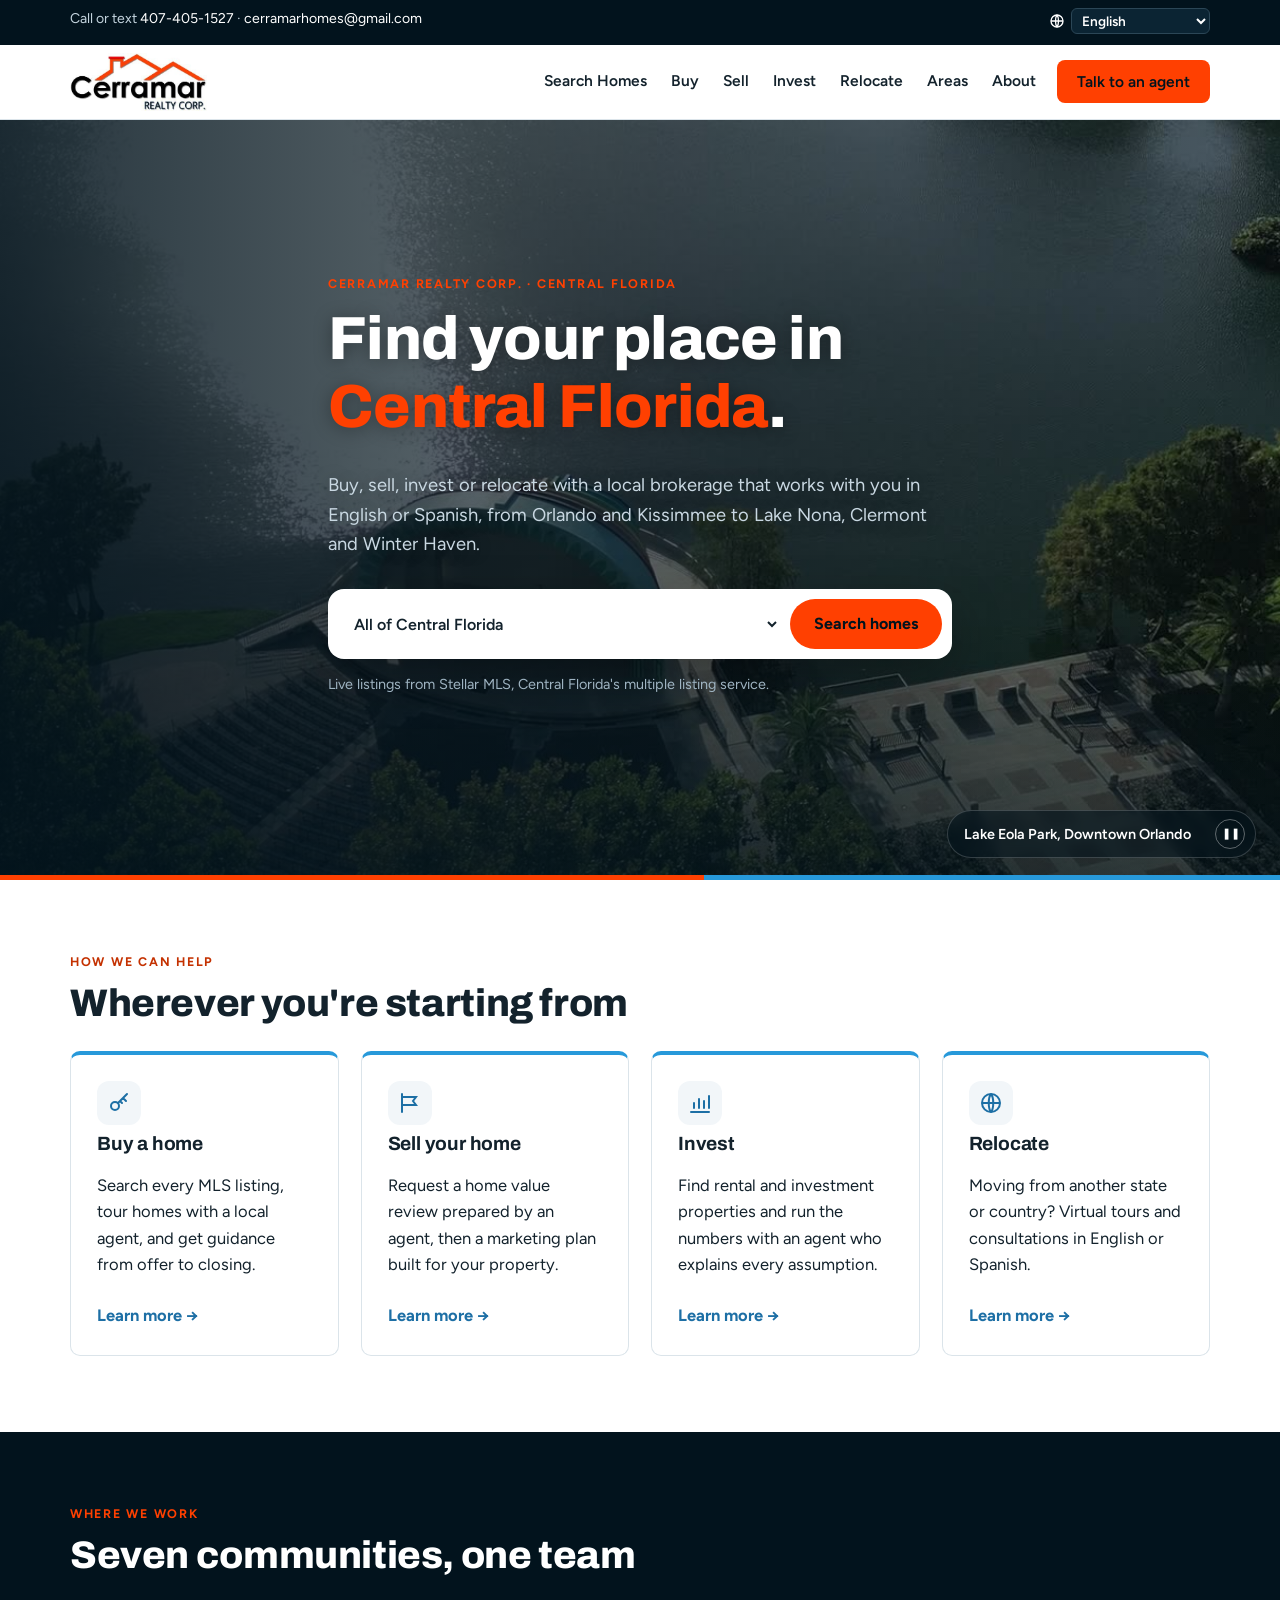
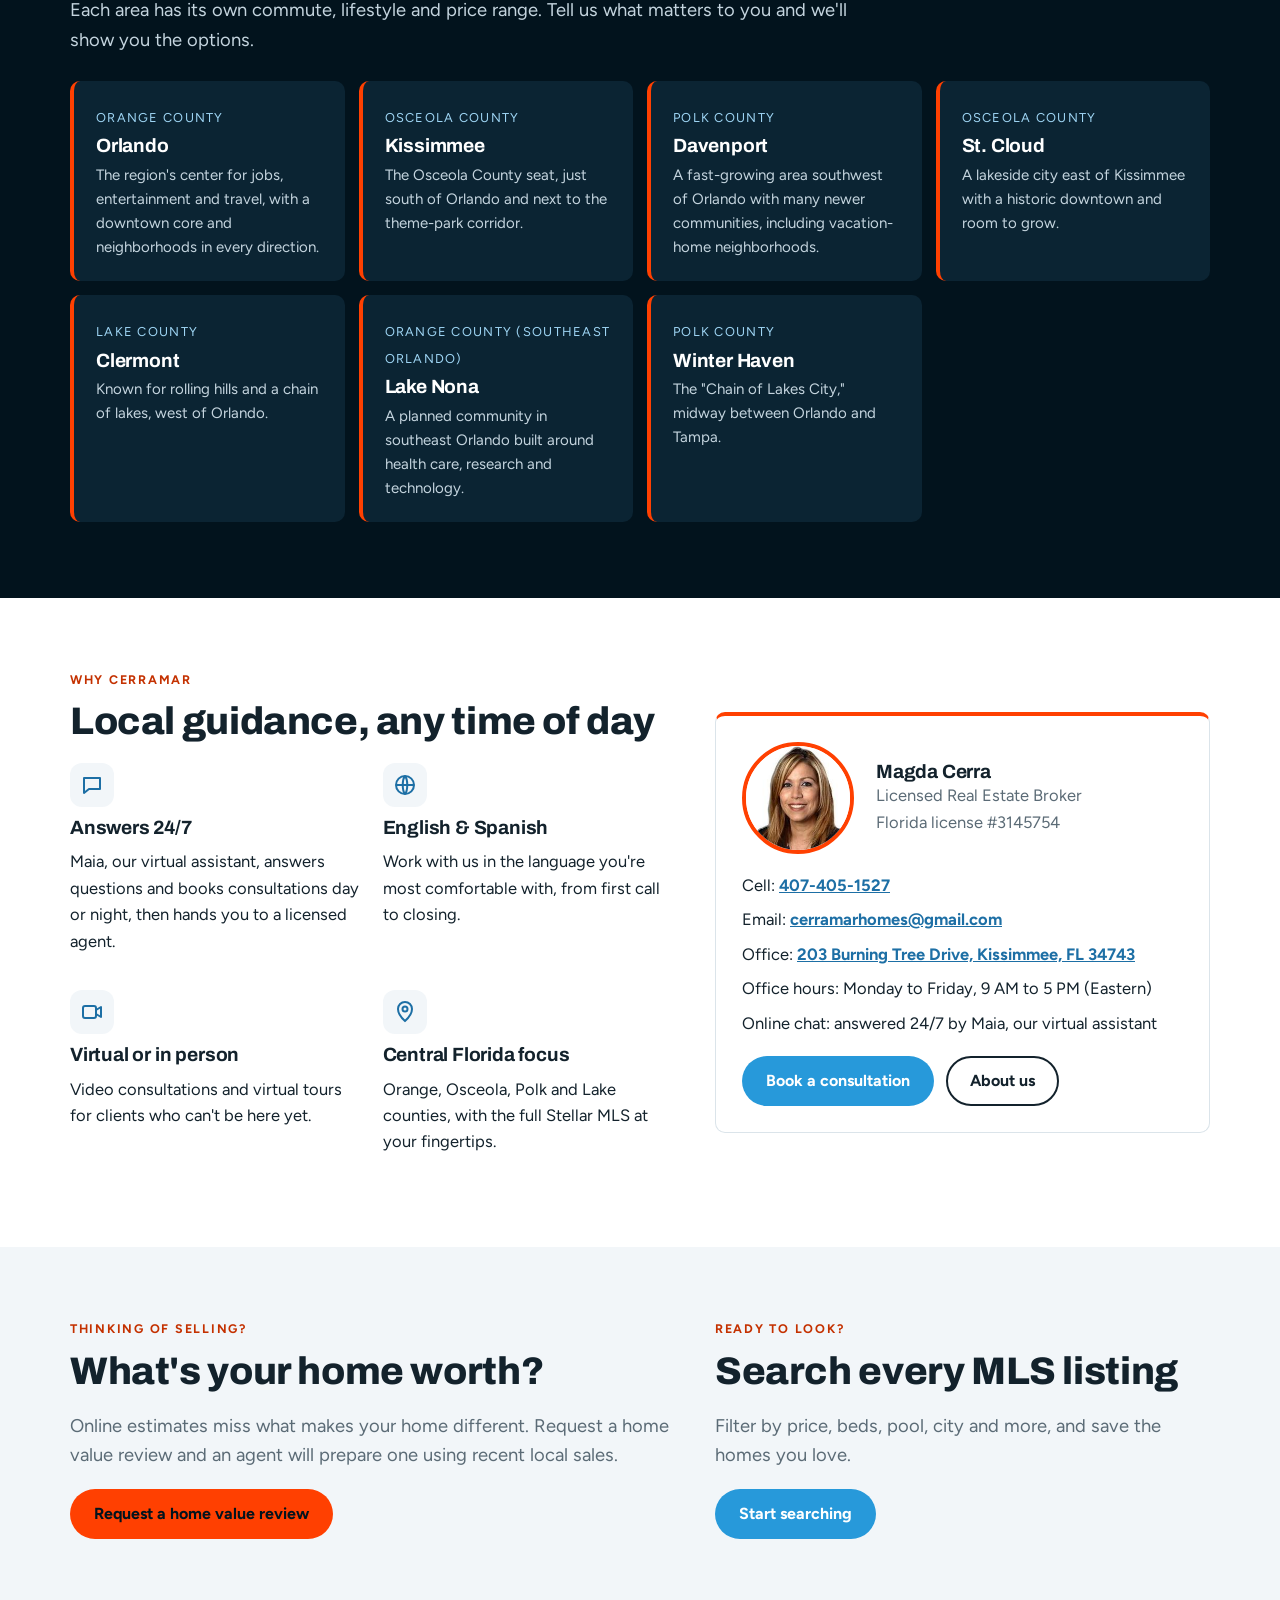
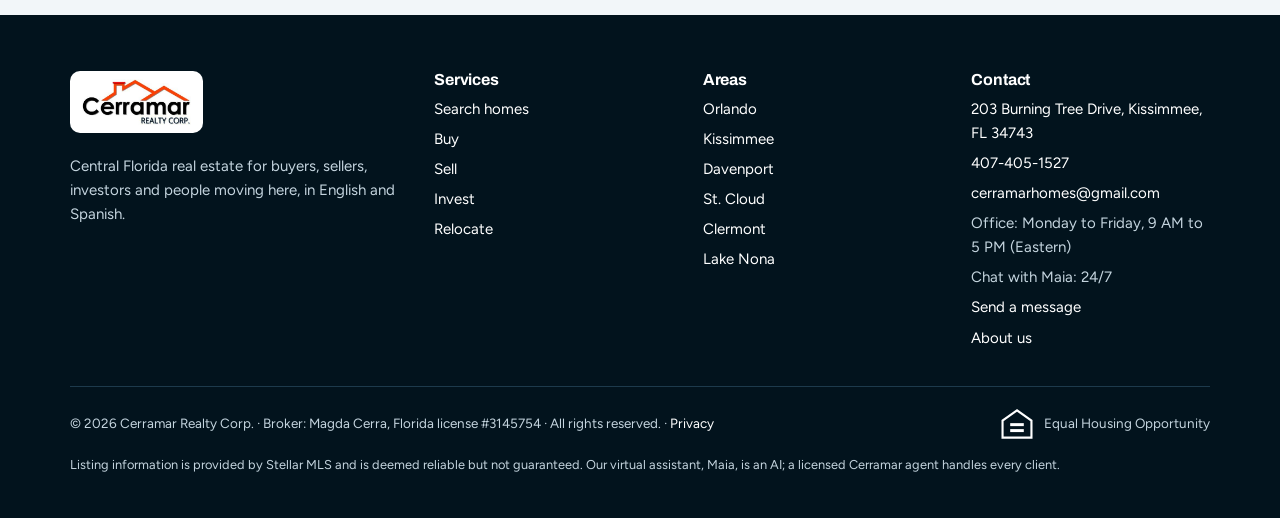
==== index.html @ a6e15c84 "Homepage welcome slideshow of Central Florida scenes Co-Authored-By: Claude Opus 5.5 <noreply@anthro" ====
<!doctype html>
<html lang="en">
<head>
<meta charset="utf-8">
<meta name="viewport" content="width=device-width, initial-scale=1, viewport-fit=cover">
<title>Cerramar Realty Corp. | Central Florida Real Estate</title>
<meta name="description" content="Buy, sell, invest or relocate in Central Florida with Cerramar Realty Corp., in English and Spanish.">
<link rel="alternate" hreflang="en" href="https://cerramarhomes.com/">
<link rel="alternate" hreflang="es" href="https://cerramarhomes.com/es/">
<link rel="preconnect" href="https://fonts.googleapis.com"><link rel="preconnect" href="https://fonts.gstatic.com" crossorigin><link rel="stylesheet" href="https://fonts.googleapis.com/css2?family=Archivo:wght@600;700;800&family=Figtree:wght@400;600;700&display=swap">
<link rel="stylesheet" href="assets/styles.css?v=3c418a77">
<link rel="icon" href="assets/favicon.svg" type="image/svg+xml">
<script type="application/ld+json">{"@context":"https://schema.org","@type":"RealEstateAgent","name":"Cerramar Realty Corp.","url":"https://cerramarhomes.com/","logo":"https://cerramarhomes.com/assets/logo.jpg","image":"https://cerramarhomes.com/assets/magda.jpg","telephone":"+1-407-405-1527","email":"cerramarhomes@gmail.com","address":{"@type":"PostalAddress","streetAddress":"203 Burning Tree Drive","addressLocality":"Kissimmee","addressRegion":"FL","postalCode":"34743","addressCountry":"US"},"openingHoursSpecification":[{"@type":"OpeningHoursSpecification","dayOfWeek":["Monday","Tuesday","Wednesday","Thursday","Friday"],"opens":"09:00","closes":"17:00"}],"areaServed":"Central Florida","knowsLanguage":["en","es"]}</script>
</head>
<body>
<div class="topbar"><div class="wrap">
  <span>Call or text <a href="tel:+14074051527">407-405-1527</a> · <a href="mailto:cerramarhomes@gmail.com">cerramarhomes@gmail.com</a></span>
  <span class="lang"><label class="lang-pick"><svg viewBox="0 0 24 24" fill="none" stroke="currentColor" stroke-width="2" aria-hidden="true"><circle cx="12" cy="12" r="9"/><path d="M3 12h18M12 3c3 3.5 3 14.5 0 18M12 3c-3 3.5-3 14.5 0 18"/></svg><span class="sr-only">Language</span><select id="lang-select" data-current="en" aria-label="Language"><option value="en">English</option><option value="es">Español</option></select></label></span>
</div></div>
<header class="site"><div class="wrap">
  <a class="logo" href="index.html" aria-label="Cerramar Realty Corp. home"><img class="logo-img" src="assets/logo.jpg?v=8504368f" alt="Cerramar Realty Corp." width="520" height="220"></a>
  <button class="menu-btn" type="button" aria-expanded="false" aria-controls="mainnav">Menu</button>
  <nav class="main" id="mainnav" aria-label="Main"><a href="search.html">Search Homes</a><a href="buy.html">Buy</a><a href="sell.html">Sell</a><a href="invest.html">Invest</a><a href="relocate.html">Relocate</a><a href="areas.html">Areas</a><a href="about.html">About</a><a class="btn btn-orange" href="contact.html">Talk to an agent</a></nav>
</div></header>
<main>
<section class="hero hero-video"><div class="hero-media" data-root="assets/video/" data-clips='[{"f":"lake-eola","c":"Lake Eola Park, Downtown Orlando"},{"f":"beach","c":"Florida's Gulf Coast beaches"},{"f":"springs","c":"Kayaking Silver Springs"},{"f":"neighborhood","c":"Central Florida neighborhoods"},{"f":"downtown-park","c":"Downtown Orlando skyline"},{"f":"manatees","c":"Manatees in Florida's springs"},{"f":"shopping","c":"Orlando's outlet shopping"},{"f":"trail","c":"Trails and parks"},{"f":"homes","c":"Newer home communities"},{"f":"lake-homes","c":"Lakefront living"}]' data-pause="Pause video" data-play="Play video" aria-hidden="false"><video class="hv on" muted loop playsinline preload="auto" poster="assets/video/lake-eola.jpg" aria-hidden="true"></video><video class="hv" muted loop playsinline preload="none" aria-hidden="true"></video><div class="hero-shade"></div><div class="hero-caption"><span class="hc-text">Lake Eola Park, Downtown Orlando</span><span class="hero-dots" aria-hidden="true"></span><button class="hero-pause" type="button" aria-label="Pause video">❚❚</button></div></div><div class="wrap">
<span class="eyebrow">Cerramar Realty Corp. · Central Florida</span>
<h1>Find your place in <em>Central Florida</em>.</h1>
<p class="lead">Buy, sell, invest or relocate with a local brokerage that works with you in English or Spanish, from Orlando and Kissimmee to Lake Nona, Clermont and Winter Haven.</p>
<form class="hero-search" role="search"><label class="hp" for="hs-area">Area</label>
<select id="hs-area" name="area" aria-label="Choose an area"><option value="">All of Central Florida</option><option>Orlando</option><option>Kissimmee</option><option>Davenport</option><option>St. Cloud</option><option>Clermont</option><option>Lake Nona</option><option>Winter Haven</option></select>
<button class="btn btn-orange" type="submit">Search homes</button></form>
<p class="hero-note">Live listings from Stellar MLS, Central Florida's multiple listing service.</p>
</div></section>

<section><div class="wrap">
<span class="eyebrow">How we can help</span><h2>Wherever you're starting from</h2>
<div class="grid g4" style="margin-top:26px"><a class="card path" href="buy.html"><span class="icon"><svg viewBox="0 0 24 24" fill="none" stroke="currentColor" stroke-width="2" stroke-linecap="round"><circle cx="8" cy="15" r="4"/><path d="m11 12 9-9m-4 4 3 3m-6 0 2 2"/></svg></span><h3>Buy a home</h3><p>Search every MLS listing, tour homes with a local agent, and get guidance from offer to closing.</p><span class="go">Learn more →</span></a><a class="card path" href="sell.html"><span class="icon"><svg viewBox="0 0 24 24" fill="none" stroke="currentColor" stroke-width="2" stroke-linecap="round"><path d="M4 21V3m0 3h14l-3 4 3 4H4"/></svg></span><h3>Sell your home</h3><p>Request a home value review prepared by an agent, then a marketing plan built for your property.</p><span class="go">Learn more →</span></a><a class="card path" href="invest.html"><span class="icon"><svg viewBox="0 0 24 24" fill="none" stroke="currentColor" stroke-width="2" stroke-linecap="round"><path d="M3 21h18M6 17v-5m5 5V8m5 9v-7m5 7V5"/></svg></span><h3>Invest</h3><p>Find rental and investment properties and run the numbers with an agent who explains every assumption.</p><span class="go">Learn more →</span></a><a class="card path" href="relocate.html"><span class="icon"><svg viewBox="0 0 24 24" fill="none" stroke="currentColor" stroke-width="2"><circle cx="12" cy="12" r="9"/><path d="M3 12h18M12 3c3 3.5 3 14.5 0 18M12 3c-3 3.5-3 14.5 0 18"/></svg></span><h3>Relocate</h3><p>Moving from another state or country? Virtual tours and consultations in English or Spanish.</p><span class="go">Learn more →</span></a></div>
</div></section>

<section class="on-dark"><div class="wrap">
<span class="eyebrow">Where we work</span><h2>Seven communities, one team</h2>
<p class="lead">Each area has its own commute, lifestyle and price range. Tell us what matters to you and we'll show you the options.</p>
<div class="areas" style="margin-top:26px"><a class="area" href="areas.html#orlando"><span class="county">Orange County</span><h3>Orlando</h3><p>The region's center for jobs, entertainment and travel, with a downtown core and neighborhoods in every direction.</p></a><a class="area" href="areas.html#kissimmee"><span class="county">Osceola County</span><h3>Kissimmee</h3><p>The Osceola County seat, just south of Orlando and next to the theme-park corridor.</p></a><a class="area" href="areas.html#davenport"><span class="county">Polk County</span><h3>Davenport</h3><p>A fast-growing area southwest of Orlando with many newer communities, including vacation-home neighborhoods.</p></a><a class="area" href="areas.html#st-cloud"><span class="county">Osceola County</span><h3>St. Cloud</h3><p>A lakeside city east of Kissimmee with a historic downtown and room to grow.</p></a><a class="area" href="areas.html#clermont"><span class="county">Lake County</span><h3>Clermont</h3><p>Known for rolling hills and a chain of lakes, west of Orlando.</p></a><a class="area" href="areas.html#lake-nona"><span class="county">Orange County (southeast Orlando)</span><h3>Lake Nona</h3><p>A planned community in southeast Orlando built around health care, research and technology.</p></a><a class="area" href="areas.html#winter-haven"><span class="county">Polk County</span><h3>Winter Haven</h3><p>The "Chain of Lakes City," midway between Orlando and Tampa.</p></a></div>
</div></section>

<section><div class="wrap split">
<div>
<span class="eyebrow">Why Cerramar</span><h2>Local guidance, any time of day</h2>
<div class="grid why" style="margin-top:20px;gap:20px">
<div class="ai-live" hidden><span class="icon"><svg viewBox="0 0 24 24" fill="none" stroke="currentColor" stroke-width="2" stroke-linejoin="round"><path d="M4 5h16v11H9l-5 4z"/></svg></span><h3 style="margin-top:10px">Answers 24/7</h3><p>Maia, our virtual assistant, answers questions and books consultations day or night, then hands you to a licensed agent.</p></div>
<div><span class="icon"><svg viewBox="0 0 24 24" fill="none" stroke="currentColor" stroke-width="2"><circle cx="12" cy="12" r="9"/><path d="M3 12h18M12 3c3 3.5 3 14.5 0 18M12 3c-3 3.5-3 14.5 0 18"/></svg></span><h3 style="margin-top:10px">English &amp; Spanish</h3><p>Work with us in the language you're most comfortable with, from first call to closing.</p></div>
<div><span class="icon"><svg viewBox="0 0 24 24" fill="none" stroke="currentColor" stroke-width="2" stroke-linejoin="round"><rect x="3" y="6" width="13" height="12" rx="2"/><path d="m16 10 5-3v10l-5-3"/></svg></span><h3 style="margin-top:10px">Virtual or in person</h3><p>Video consultations and virtual tours for clients who can't be here yet.</p></div>
<div><span class="icon"><svg viewBox="0 0 24 24" fill="none" stroke="currentColor" stroke-width="2"><path d="M12 21s7-6.2 7-12a7 7 0 0 0-14 0c0 5.8 7 12 7 12z"/><circle cx="12" cy="9" r="2.5"/></svg></span><h3 style="margin-top:10px">Central Florida focus</h3><p>Orange, Osceola, Polk and Lake counties, with the full Stellar MLS at your fingertips.</p></div>
</div></div>
<div class="card" style="border-top:4px solid var(--orange)">
<div class="agent"><img class="avatar" src="assets/magda.jpg" alt="Magda Cerra" width="280" height="280"><div><h3 style="margin:0">Magda Cerra</h3><p style="margin:0;color:var(--muted)">Licensed Real Estate Broker<br>Florida license #3145754</p></div></div>
<ul class="contact-lines" style="margin-top:18px"><li>Cell: <a href="tel:+14074051527">407-405-1527</a></li><li>Email: <a href="mailto:cerramarhomes@gmail.com">cerramarhomes@gmail.com</a></li><li>Office: <a href="https://www.google.com/maps/search/?api=1&query=203+Burning+Tree+Drive+Kissimmee+FL+34743" target="_blank" rel="noopener">203 Burning Tree Drive, Kissimmee, FL 34743</a></li><li>Office hours: Monday to Friday, 9 AM to 5 PM (Eastern)</li><li class="ai-live" hidden>Online chat: answered 24/7 by Maia, our virtual assistant</li><li class="ai-phone" hidden>Calls &amp; texts: answered 24/7 by Gabriel, our virtual phone assistant</li></ul>
<div class="btns" style="margin-top:20px"><a class="btn btn-blue" href="contact.html">Book a consultation</a><a class="btn btn-ghost" href="about.html">About us</a></div>
</div></div></section>

<section class="mist"><div class="wrap split">
<div><span class="eyebrow">Thinking of selling?</span><h2>What's your home worth?</h2>
<p class="lead">Online estimates miss what makes your home different. Request a home value review and an agent will prepare one using recent local sales.</p>
<a class="btn btn-orange" href="sell.html#value">Request a home value review</a></div>
<div><span class="eyebrow">Ready to look?</span><h2>Search every MLS listing</h2>
<p class="lead">Filter by price, beds, pool, city and more, and save the homes you love.</p>
<a class="btn btn-blue" href="search.html">Start searching</a></div>
</div></section>
</main>
<footer class="site"><div class="wrap">
  <div class="foot-grid">
    <div>
      <a class="logo foot-logo" href="index.html"><img class="logo-img" src="assets/logo.jpg?v=8504368f" alt="Cerramar Realty Corp." width="520" height="220" loading="lazy"></a>
      <p style="margin-top:14px">Central Florida real estate for buyers, sellers, investors and people moving here, in English and Spanish.</p>
    </div>
    <div><h3>Services</h3><ul>
      <li><a href="search.html">Search homes</a></li><li><a href="buy.html">Buy</a></li>
      <li><a href="sell.html">Sell</a></li><li><a href="invest.html">Invest</a></li>
      <li><a href="relocate.html">Relocate</a></li></ul></div>
    <div><h3>Areas</h3><ul><li><a href="areas.html#orlando">Orlando</a></li><li><a href="areas.html#kissimmee">Kissimmee</a></li><li><a href="areas.html#davenport">Davenport</a></li><li><a href="areas.html#st-cloud">St. Cloud</a></li><li><a href="areas.html#clermont">Clermont</a></li><li><a href="areas.html#lake-nona">Lake Nona</a></li></ul></div>
    <div><h3>Contact</h3><ul>
      <li><a href="https://www.google.com/maps/search/?api=1&query=203+Burning+Tree+Drive+Kissimmee+FL+34743" target="_blank" rel="noopener">203 Burning Tree Drive, Kissimmee, FL 34743</a></li>
      <li><a href="tel:+14074051527">407-405-1527</a></li><li><a href="mailto:cerramarhomes@gmail.com">cerramarhomes@gmail.com</a></li>
      <li>Office: Monday to Friday, 9 AM to 5 PM (Eastern)</li>
      <li class="ai-live" hidden>Chat with Maia: 24/7</li>
      <li class="ai-phone" hidden>Calls &amp; texts: 24/7</li>
      <li><a href="contact.html">Send a message</a></li><li><a href="about.html">About us</a></li></ul></div>
  </div>
  <div class="legal">
    <span>© <span data-year>2026</span> Cerramar Realty Corp. · Broker: Magda Cerra, Florida license #3145754 · All rights reserved. · <a href="privacy.html">Privacy</a></span>
    <span class="eho"><svg viewBox="0 0 40 40" aria-hidden="true"><path d="M20 4 3 16v20h34V16z" fill="none" stroke="#fff" stroke-width="2.5"/>
<rect x="12" y="19" width="16" height="3.5" fill="#fff"/><rect x="12" y="26" width="16" height="3.5" fill="#fff"/></svg>Equal Housing Opportunity</span>
  </div>
  <p style="font-size:.8rem;margin-top:14px;max-width:none">Listing information is provided by Stellar MLS and is deemed reliable but not guaranteed. Our virtual assistant, Maia, is an AI; a licensed Cerramar agent handles every client.</p>
</div></footer>
<script src="assets/config.js?v=56bec95e"></script>
<script src="assets/site.js?v=dc6efa40" defer></script>
</body>
</html>
---- assets/styles.css ----
/* Cerramar Realty Corp. — brand colors carried over from the original cerramarhomes.com
   navy #02131D, sky blue #2799DA, link blue #337AB7, orange #FF4001 (from the Cerramar logo) */
:root {
  --navy: #02131d;
  --navy-2: #0b2433;
  --blue: #2799da;
  --blue-deep: #1d6fa5;
  --orange: #ff4001;
  --orange-ink: #c43100;
  --ink: #13222c;
  --muted: #5b6b76;
  --line: #dbe4ea;
  --paper: #ffffff;
  --mist: #f2f6f9;
  --display: "Archivo", "Helvetica Neue", Arial, sans-serif;
  --body: "Figtree", "Helvetica Neue", Arial, sans-serif;
  --radius: 10px;
  color-scheme: light;
}
* { box-sizing: border-box; }
html { scroll-behavior: smooth; }
body { margin: 0; background: var(--paper); color: var(--ink); font: 16.5px/1.6 var(--body); }
img { max-width: 100%; display: block; }
a { color: var(--blue-deep); }
a:hover { color: var(--navy); }
:focus-visible { outline: 3px solid var(--orange); outline-offset: 2px; }
h1, h2, h3 { font-family: var(--display); line-height: 1.12; margin: 0 0 .5em; text-wrap: balance; letter-spacing: -.01em; }
h1 { font-size: clamp(2.2rem, 5.2vw, 3.8rem); font-weight: 800; }
h2 { font-size: clamp(1.6rem, 3.2vw, 2.4rem); font-weight: 800; }
h3 { font-size: 1.2rem; font-weight: 700; }
p { margin: 0 0 1em; max-width: 66ch; }
.wrap { max-width: 1180px; margin: 0 auto; padding-left: max(20px, env(safe-area-inset-left, 0px)); padding-right: max(20px, env(safe-area-inset-right, 0px)); }
.eyebrow { font: 700 .78rem/1 var(--body); letter-spacing: .14em; text-transform: uppercase; color: var(--orange-ink); margin-bottom: 14px; display: block; }
.on-dark .eyebrow { color: var(--orange); }
.lead { font-size: 1.15rem; color: var(--muted); }
.on-dark .lead { color: #c4d4de; }
section { padding-block: 76px; }
.mist { background: var(--mist); }
.on-dark { background: var(--navy); color: #fff; }
.on-dark a { color: #9fd6f5; }

/* buttons */
.btn { display: inline-flex; align-items: center; gap: 8px; font: 700 1rem/1 var(--body); padding: 15px 22px; border-radius: 999px; text-decoration: none; border: 2px solid transparent; cursor: pointer; transition: transform .15s, background .15s; }
.btn:hover { transform: translateY(-1px); }
.btn-orange { background: var(--orange); color: var(--navy); }
.btn-orange:hover { background: #ff6a33; color: var(--navy); }
.btn-blue { background: var(--blue); color: #fff; }
.btn-blue:hover { background: var(--blue-deep); color: #fff; }
.btn-ghost { border-color: currentColor; color: inherit; background: transparent; }
.btns { display: flex; flex-wrap: wrap; gap: 12px; }

/* header */
.topbar { background: var(--navy); color: #c4d4de; font-size: .88rem; }
.topbar .wrap { display: flex; gap: 18px; flex-wrap: wrap; justify-content: space-between; padding-block: 8px; }
.topbar a { color: #fff; text-decoration: none; }
.topbar .lang a { font-weight: 700; color: var(--orange); }
header.site { position: sticky; top: env(safe-area-inset-top, 0px); z-index: 50; background: rgba(255,255,255,.97); border-bottom: 1px solid var(--line); backdrop-filter: blur(6px); }
body::before { content: ""; position: fixed; inset: 0 0 auto; height: env(safe-area-inset-top, 0px); z-index: 60; background: #fff; }
header.site .wrap { display: flex; align-items: center; gap: 24px; min-height: 74px; }
.logo { display: flex; align-items: center; gap: 10px; text-decoration: none; color: var(--navy); margin-right: auto; }
.logo-mark { width: 40px; height: 40px; flex: none; }
.logo b { font: 800 1.15rem/1 var(--display); letter-spacing: .02em; display: block; }
.logo small { font: 600 .66rem/1 var(--body); letter-spacing: .26em; color: var(--blue-deep); }
nav.main { display: flex; gap: 2px; align-items: center; }
nav.main a { text-decoration: none; color: var(--ink); font-weight: 600; padding: 10px 11px; border-radius: 8px; font-size: .97rem; }
nav.main a:hover, nav.main a[aria-current="page"] { color: var(--blue-deep); background: var(--mist); }
nav.main .btn { margin-left: 8px; padding: 12px 18px; color: var(--navy); }
.menu-btn { display: none; background: none; border: 1px solid var(--line); border-radius: 8px; padding: 9px 12px; font: 700 .95rem var(--body); color: var(--navy); cursor: pointer; }
@media (max-width: 1020px) {
  .menu-btn { display: block; }
  nav.main { display: none; position: absolute; left: 0; right: 0; top: 100%; flex-direction: column; align-items: stretch; background: #fff; border-bottom: 1px solid var(--line); padding: 10px max(20px, env(safe-area-inset-right, 0px)) 18px max(20px, env(safe-area-inset-left, 0px)); }
  nav.main.open { display: flex; }
  nav.main .btn { margin: 8px 0 0; justify-content: center; }
}

/* hero with the original site's orange/blue slashes */
.hero { position: relative; overflow: hidden; background: var(--navy); color: #fff; padding-block: 92px 84px; }
.hero::before, .hero::after { content: ""; position: absolute; top: -20%; height: 140%; transform: skewX(-24deg); pointer-events: none; }
.hero::before { right: 6%; width: 190px; background: linear-gradient(180deg, var(--orange), #d93600); opacity: .95; }
.hero::after { right: -6%; width: 260px; background: linear-gradient(180deg, var(--blue), #1758a6); }
.hero .wrap { position: relative; z-index: 1; }
.hero h1 { max-width: 15ch; }
.hero h1 em { font-style: normal; color: var(--orange); }
.hero .lead { max-width: 52ch; }
.hero-search { margin-top: 30px; display: flex; flex-wrap: wrap; gap: 10px; background: #fff; border-radius: 16px; padding: 10px; max-width: 720px; box-shadow: 0 18px 50px rgba(0,0,0,.3); }
.hero-search select { flex: 1 1 180px; min-width: 0; border: 0; font: 600 1rem var(--body); color: var(--ink); padding: 12px; background: transparent; }
.hero-search .btn { flex: 0 0 auto; }
.hero-note { margin-top: 14px; font-size: .9rem; color: #9fb4c2; }
@media (max-width: 720px) { .hero::before { right: -30px; width: 90px; opacity: .55 } .hero::after { right: -120px; width: 150px; opacity: .6 } }
.page-hero { background: var(--navy); color: #fff; padding-block: 64px 54px; position: relative; overflow: hidden; }
.page-hero::after { content: ""; position: absolute; right: -40px; top: -30%; height: 160%; width: 120px; background: var(--orange); transform: skewX(-24deg); box-shadow: 80px 0 0 var(--blue); }
.page-hero .wrap { position: relative; z-index: 1; }
.page-hero h1 { max-width: 18ch; font-size: clamp(2rem, 4.4vw, 3.1rem); }
@media (max-width: 720px) { .page-hero::after { opacity: .35 } }

/* grids and cards */
.grid { display: grid; gap: 22px; }
.g2 { grid-template-columns: repeat(auto-fit, minmax(min(100%, 420px), 1fr)); }
.g3 { grid-template-columns: repeat(auto-fit, minmax(min(100%, 280px), 1fr)); }
.g4 { grid-template-columns: repeat(auto-fit, minmax(min(100%, 230px), 1fr)); }
.card { background: #fff; border: 1px solid var(--line); border-radius: var(--radius); padding: 26px; min-width: 0; }
.path { display: flex; flex-direction: column; gap: 8px; text-decoration: none; color: var(--ink); border-top: 4px solid var(--blue); transition: border-color .15s, transform .15s; }
.path:hover { border-top-color: var(--orange); transform: translateY(-2px); color: var(--ink); }
.path .go { margin-top: auto; font-weight: 700; color: var(--blue-deep); }
.icon { width: 44px; height: 44px; border-radius: 12px; display: grid; place-items: center; background: var(--mist); color: var(--blue-deep); }
.icon svg { width: 24px; height: 24px; }

/* areas */
.areas { display: grid; gap: 14px; grid-template-columns: repeat(auto-fit, minmax(min(100%, 250px), 1fr)); }
.area { padding: 22px; border-radius: var(--radius); background: var(--navy-2); color: #fff; text-decoration: none; border-left: 4px solid var(--orange); }
.area:hover { background: #10324a; color: #fff; }
.area .county { font-size: .8rem; letter-spacing: .1em; text-transform: uppercase; color: #9fd6f5; }
.area h3 { margin: 6px 0; color: #fff; }
.area p { font-size: .94rem; color: #c4d4de; margin: 0; }
.area-detail { border-left: 4px solid var(--orange); padding-left: 22px; scroll-margin-top: 100px; }
.area-detail .county { font-size: .8rem; letter-spacing: .1em; text-transform: uppercase; color: var(--blue-deep); font-weight: 700; }
.facts { margin: 0; padding-left: 20px; }
.facts li { margin-bottom: 4px; }

/* steps (real sequences only) */
.steps { counter-reset: s; display: grid; gap: 14px; padding: 0; margin: 0; list-style: none; }
.steps li { counter-increment: s; display: grid; grid-template-columns: 52px 1fr; gap: 16px; align-items: start; background: #fff; border: 1px solid var(--line); border-radius: var(--radius); padding: 20px; }
.steps li::before { content: counter(s); width: 44px; height: 44px; border-radius: 50%; display: grid; place-items: center; background: var(--navy); color: var(--orange); font: 800 1.1rem var(--display); }
.steps h3 { margin: 4px 0 4px; }
.steps p { margin: 0; color: var(--muted); }

/* split, agent */
.split { display: grid; gap: 40px; grid-template-columns: 1.1fr .9fr; align-items: center; }
@media (max-width: 860px) { .split { grid-template-columns: 1fr; } }
.agent { display: flex; gap: 22px; align-items: center; flex-wrap: wrap; }
.avatar { width: 112px; height: 112px; border-radius: 50%; background: linear-gradient(135deg, var(--blue), var(--navy)); color: #fff; display: grid; place-items: center; font: 800 2.4rem var(--display); flex: none; border: 4px solid var(--orange); }
.contact-lines { list-style: none; padding: 0; margin: 0; display: grid; gap: 8px; }
.contact-lines a { font-weight: 700; }
.pill { display: inline-block; font-size: .78rem; font-weight: 700; padding: 4px 10px; border-radius: 999px; background: var(--mist); color: var(--blue-deep); margin: 0 6px 6px 0; }
.on-dark .pill { background: rgba(255,255,255,.1); color: #fff; }

/* forms */
form.lead-form { display: grid; gap: 14px; }
.row2 { display: grid; gap: 14px; grid-template-columns: repeat(auto-fit, minmax(min(100%, 210px), 1fr)); }
label { display: grid; gap: 6px; font-weight: 700; font-size: .92rem; }
input, select, textarea { font: 400 1rem var(--body); padding: 12px 13px; border: 1px solid #b8c7d1; border-radius: 8px; background: #fff; color: var(--ink); width: 100%; min-width: 0; }
textarea { min-height: 110px; resize: vertical; }
.check { display: flex; gap: 10px; align-items: flex-start; font-weight: 400; font-size: .86rem; color: var(--muted); }
.check input { width: auto; margin-top: 3px; }
.hp { position: absolute; left: -9999px; }
.form-msg { padding: 12px 14px; border-radius: 8px; font-weight: 600; }
.form-msg.ok { background: #e6f6ee; color: #0b6b43; }
.form-msg.err { background: #fff2dd; color: #8a4f00; }

/* MLS search frame */
.search-frame { width: 100%; height: min(1100px, 85vh); border: 1px solid var(--line); border-radius: var(--radius); background: var(--mist); }
.frame-fallback { padding: 30px; border: 1px dashed #b8c7d1; border-radius: var(--radius); text-align: center; }

/* calculator */
.calc output { font: 800 1.6rem var(--display); color: var(--navy); }
.calc dl { display: grid; grid-template-columns: 1fr auto; gap: 8px 16px; margin: 0; font-variant-numeric: tabular-nums; }
.calc dt { color: var(--muted); }
.calc dd { margin: 0; font-weight: 700; text-align: right; }

/* notice + footer */
.note { font-size: .9rem; color: var(--muted); border-left: 3px solid var(--orange); padding-left: 12px; }
footer.site { background: var(--navy); color: #c4d4de; padding-block: 56px 30px; font-size: .94rem; }
footer.site a { color: #fff; text-decoration: none; }
footer.site a:hover { color: var(--orange); }
.foot-grid { display: grid; gap: 30px; grid-template-columns: 1.4fr repeat(3, 1fr); }
@media (max-width: 860px) { .foot-grid { grid-template-columns: 1fr 1fr; } }
@media (max-width: 520px) { .foot-grid { grid-template-columns: 1fr; } }
footer.site h3 { color: #fff; font-size: 1rem; }
footer.site ul { list-style: none; padding: 0; margin: 0; display: grid; gap: 6px; }
.legal { border-top: 1px solid #1d3a4c; margin-top: 36px; padding-top: 20px; display: flex; gap: 18px; flex-wrap: wrap; align-items: center; justify-content: space-between; font-size: .84rem; }
.eho { display: flex; align-items: center; gap: 10px; }
.eho svg { width: 34px; height: 34px; }
@media (prefers-reduced-motion: reduce) { * { transition: none !important; scroll-behavior: auto !important; } }
.hero .lead, .page-hero .lead { color: #c9d8e2; }
.why { grid-template-columns: repeat(auto-fit, minmax(min(100%, 240px), 1fr)); }
/* real logo + headshot */
.logo-img { height: 58px; width: auto; display: block; }
.foot-logo { display: inline-block; background: #fff; border-radius: 10px; padding: 8px 12px; }
.foot-logo .logo-img { height: 46px; }
img.avatar { object-fit: cover; padding: 0; background: #fff; }
.map { width: 100%; height: 260px; border: 0; border-radius: 12px; margin-top: 20px; }
@media (max-width: 600px) { .logo-img { height: 42px; } }
/* language picker */
.lang-pick { display: inline-flex; align-items: center; gap: 6px; color: #fff; font-weight: 600; }
.lang-pick svg { width: 16px; height: 16px; flex: none; }
.lang-pick select { background: #0b2433; color: #fff; border: 1px solid #2b4656; border-radius: 6px; padding: 3px 6px; font: inherit; font-size: .85rem; max-width: 170px; }
.lang-note { font-size: .8rem; color: #9fb3c0; }
.sr-only { position: absolute; width: 1px; height: 1px; overflow: hidden; clip: rect(0 0 0 0); white-space: nowrap; }
.hero .eyebrow, .page-hero .eyebrow { color: var(--orange); }

/* ---- welcome slideshow behind the homepage headline ---- */
.hero-video { min-height: min(86vh, 760px); display: flex; align-items: center; padding-block: 110px 120px; }
.hero-video::before, .hero-video::after { display: none; }
.hero-media { position: absolute; inset: 0; z-index: 0; background: var(--navy); }
.hero-media .hv { position: absolute; inset: 0; width: 100%; height: 100%; object-fit: cover; opacity: 0; transition: opacity 1.2s ease; }
.hero-media .hv.on { opacity: 1; }
.hero-shade { position: absolute; inset: 0; background:
  linear-gradient(90deg, rgba(2,19,29,.86) 0%, rgba(2,19,29,.62) 45%, rgba(2,19,29,.18) 100%),
  linear-gradient(0deg, rgba(2,19,29,.55) 0%, rgba(2,19,29,0) 35%); }
.hero-video .wrap { z-index: 2; }
.hero-video h1, .hero-video .lead { text-shadow: 0 2px 18px rgba(0,0,0,.35); }
.hero-caption { position: absolute; z-index: 2; right: 24px; bottom: 22px; display: flex; align-items: center; gap: 12px;
  background: rgba(2,19,29,.55); backdrop-filter: blur(6px); border: 1px solid rgba(255,255,255,.18); color: #fff;
  border-radius: 999px; padding: 8px 10px 8px 16px; font: 600 .9rem var(--body); max-width: calc(100% - 48px); }
.hero-caption .hc-text { white-space: nowrap; overflow: hidden; text-overflow: ellipsis; transition: opacity .4s; }
.hero-dots { display: flex; gap: 5px; }
.hero-dots i { width: 7px; height: 7px; border-radius: 50%; background: rgba(255,255,255,.4); transition: background .3s, transform .3s; }
.hero-dots i.on { background: var(--orange); transform: scale(1.25); }
.hero-pause { width: 30px; height: 30px; border-radius: 50%; border: 1px solid rgba(255,255,255,.35); background: transparent; color: #fff;
  font-size: .7rem; cursor: pointer; flex: none; }
.hero-pause:hover, .hero-pause:focus-visible { background: rgba(255,255,255,.15); }
.hero-video::after { content: ""; display: block; position: absolute; left: 0; right: 0; bottom: 0; height: 5px; top: auto; transform: none;
  width: auto; background: linear-gradient(90deg, var(--orange) 0 55%, var(--blue) 55% 100%); z-index: 2; }
@media (max-width: 720px) {
  .hero-video { min-height: 0; padding-block: 72px 96px; }
  .hero-shade { background: linear-gradient(0deg, rgba(2,19,29,.9) 0%, rgba(2,19,29,.6) 60%, rgba(2,19,29,.45) 100%); }
  .hero-caption { left: 16px; right: 16px; bottom: 16px; justify-content: space-between; }
  .hero-dots { display: none; }
}
@media (prefers-reduced-motion: reduce) { .hero-media .hv { transition: none; } }
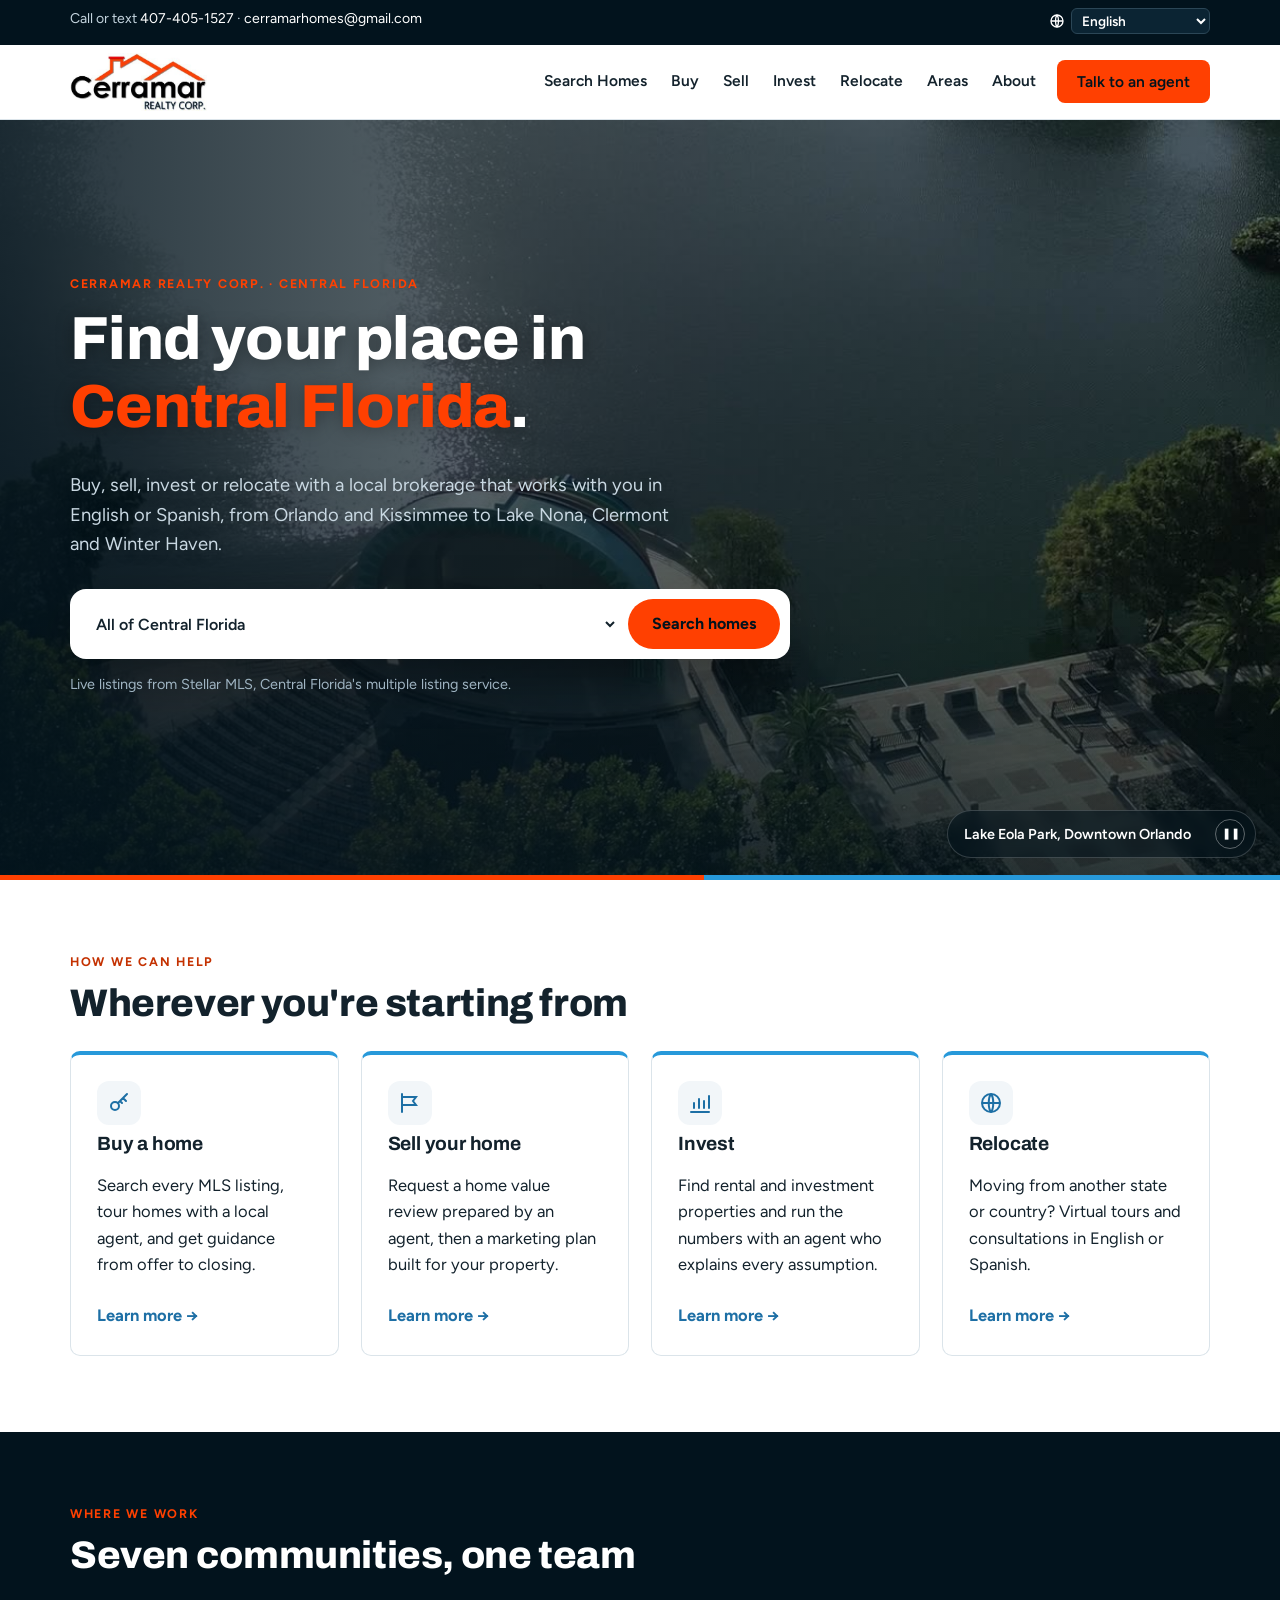
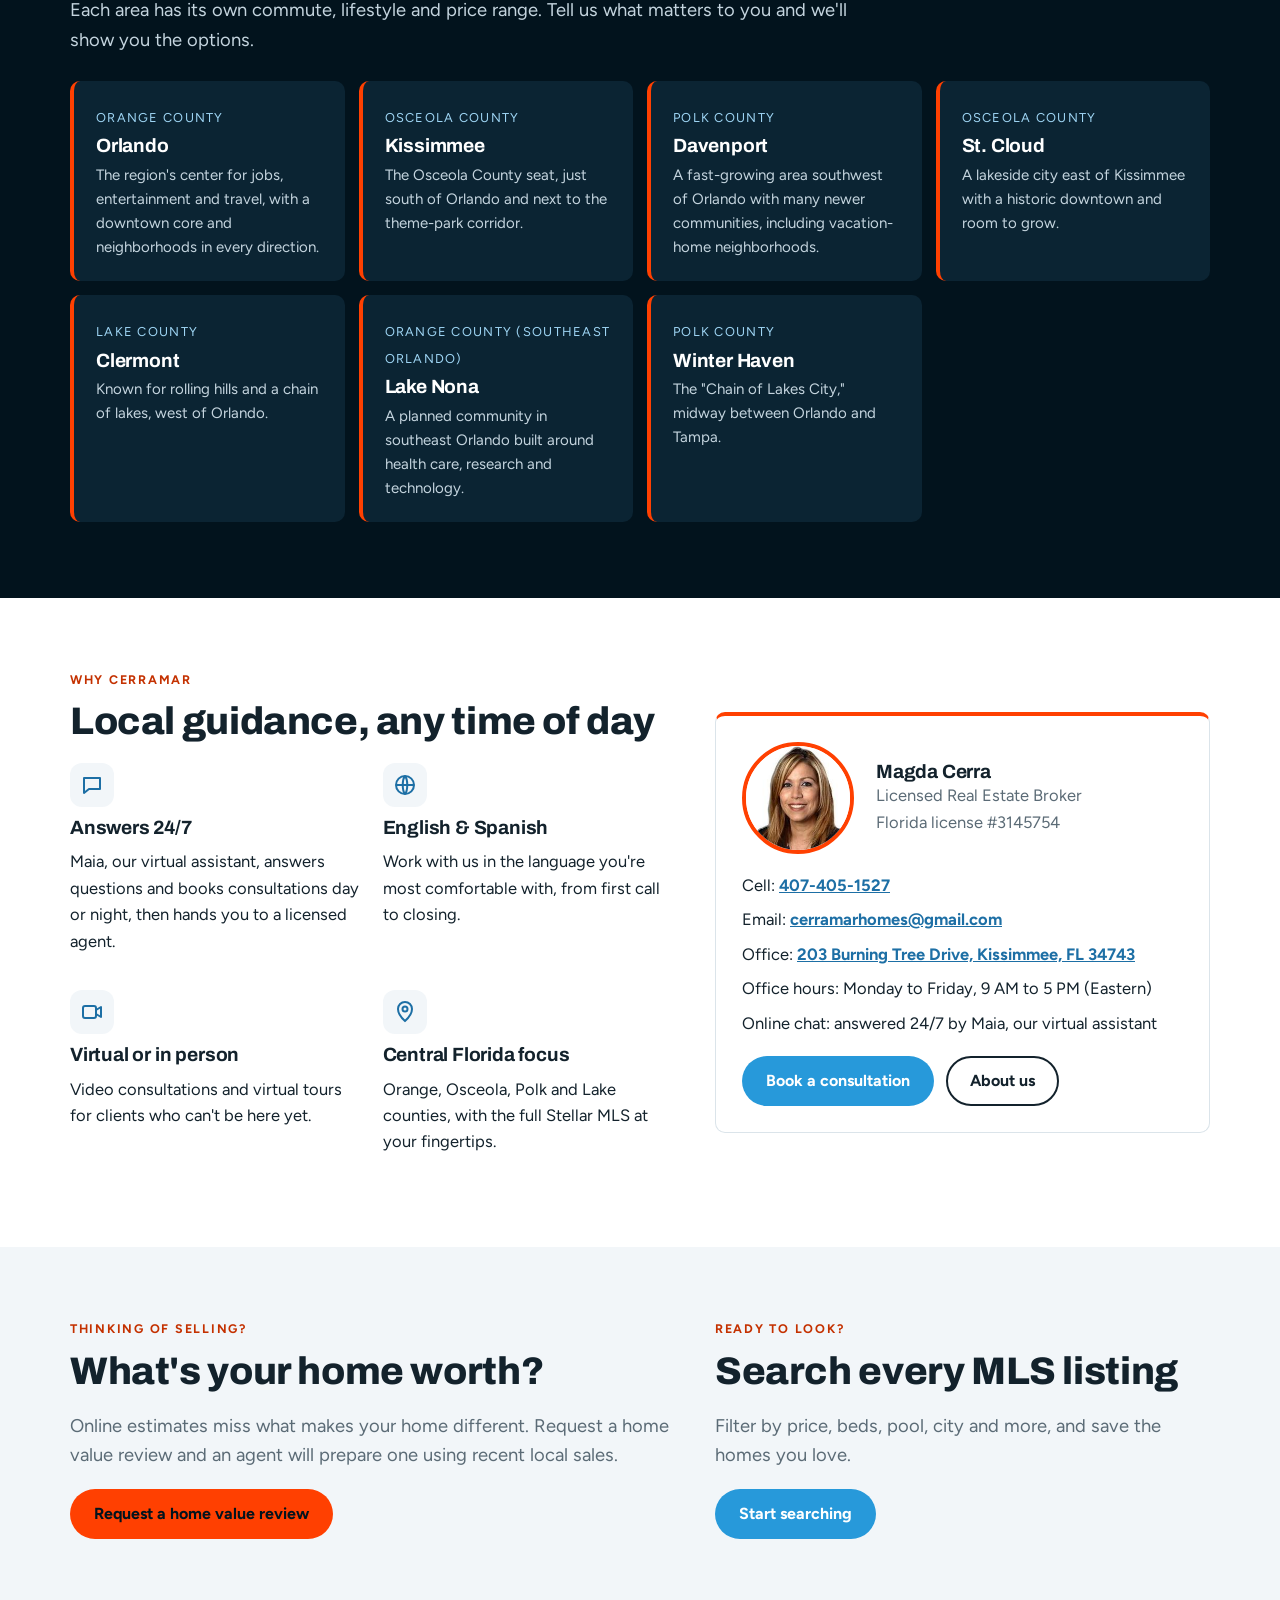
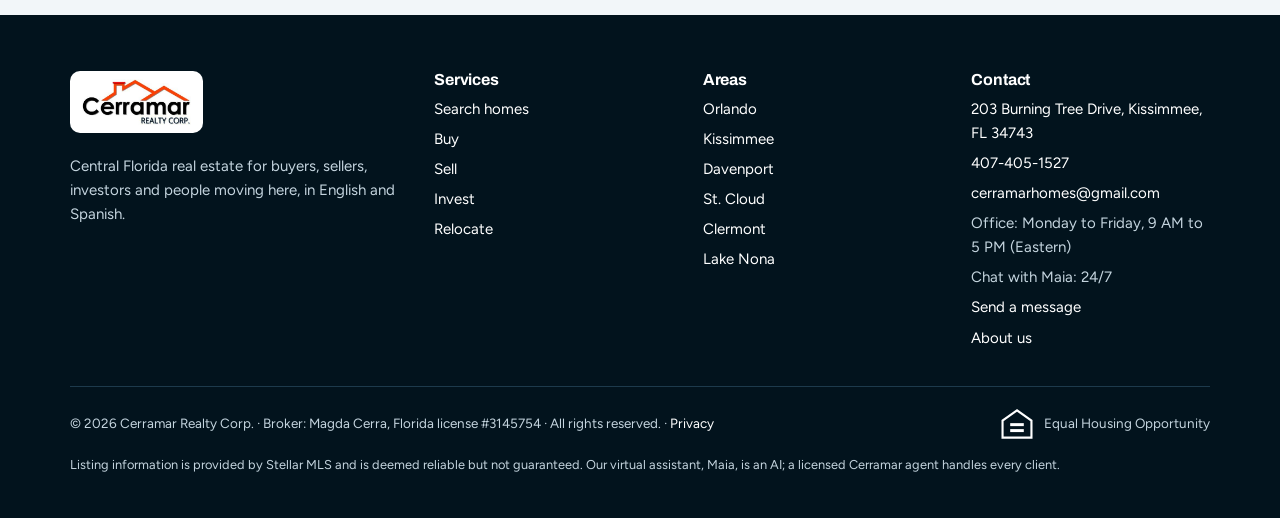
==== commit 17b08fb7: "Slideshow: left-aligned text, visible progress dots Co-Authored-By: Claude Opus 5.5 <noreply@anthrop" ====
--- a/index.html
+++ b/index.html
@@ -8,7 +8,7 @@
 <link rel="alternate" hreflang="en" href="https://cerramarhomes.com/">
 <link rel="alternate" hreflang="es" href="https://cerramarhomes.com/es/">
 <link rel="preconnect" href="https://fonts.googleapis.com"><link rel="preconnect" href="https://fonts.gstatic.com" crossorigin><link rel="stylesheet" href="https://fonts.googleapis.com/css2?family=Archivo:wght@600;700;800&family=Figtree:wght@400;600;700&display=swap">
-<link rel="stylesheet" href="assets/styles.css?v=3c418a77">
+<link rel="stylesheet" href="assets/styles.css?v=0416df46">
 <link rel="icon" href="assets/favicon.svg" type="image/svg+xml">
 <script type="application/ld+json">{"@context":"https://schema.org","@type":"RealEstateAgent","name":"Cerramar Realty Corp.","url":"https://cerramarhomes.com/","logo":"https://cerramarhomes.com/assets/logo.jpg","image":"https://cerramarhomes.com/assets/magda.jpg","telephone":"+1-407-405-1527","email":"cerramarhomes@gmail.com","address":{"@type":"PostalAddress","streetAddress":"203 Burning Tree Drive","addressLocality":"Kissimmee","addressRegion":"FL","postalCode":"34743","addressCountry":"US"},"openingHoursSpecification":[{"@type":"OpeningHoursSpecification","dayOfWeek":["Monday","Tuesday","Wednesday","Thursday","Friday"],"opens":"09:00","closes":"17:00"}],"areaServed":"Central Florida","knowsLanguage":["en","es"]}</script>
 </head>
--- a/assets/styles.css
+++ b/assets/styles.css
@@ -197,14 +197,14 @@
 .hero-shade { position: absolute; inset: 0; background:
   linear-gradient(90deg, rgba(2,19,29,.86) 0%, rgba(2,19,29,.62) 45%, rgba(2,19,29,.18) 100%),
   linear-gradient(0deg, rgba(2,19,29,.55) 0%, rgba(2,19,29,0) 35%); }
-.hero-video .wrap { z-index: 2; }
+.hero-video .wrap { z-index: 2; width: 100%; }
 .hero-video h1, .hero-video .lead { text-shadow: 0 2px 18px rgba(0,0,0,.35); }
 .hero-caption { position: absolute; z-index: 2; right: 24px; bottom: 22px; display: flex; align-items: center; gap: 12px;
   background: rgba(2,19,29,.55); backdrop-filter: blur(6px); border: 1px solid rgba(255,255,255,.18); color: #fff;
   border-radius: 999px; padding: 8px 10px 8px 16px; font: 600 .9rem var(--body); max-width: calc(100% - 48px); }
 .hero-caption .hc-text { white-space: nowrap; overflow: hidden; text-overflow: ellipsis; transition: opacity .4s; }
 .hero-dots { display: flex; gap: 5px; }
-.hero-dots i { width: 7px; height: 7px; border-radius: 50%; background: rgba(255,255,255,.4); transition: background .3s, transform .3s; }
+.hero-dots i { display: block; width: 7px; height: 7px; border-radius: 50%; background: rgba(255,255,255,.4); transition: background .3s, transform .3s; }
 .hero-dots i.on { background: var(--orange); transform: scale(1.25); }
 .hero-pause { width: 30px; height: 30px; border-radius: 50%; border: 1px solid rgba(255,255,255,.35); background: transparent; color: #fff;
   font-size: .7rem; cursor: pointer; flex: none; }
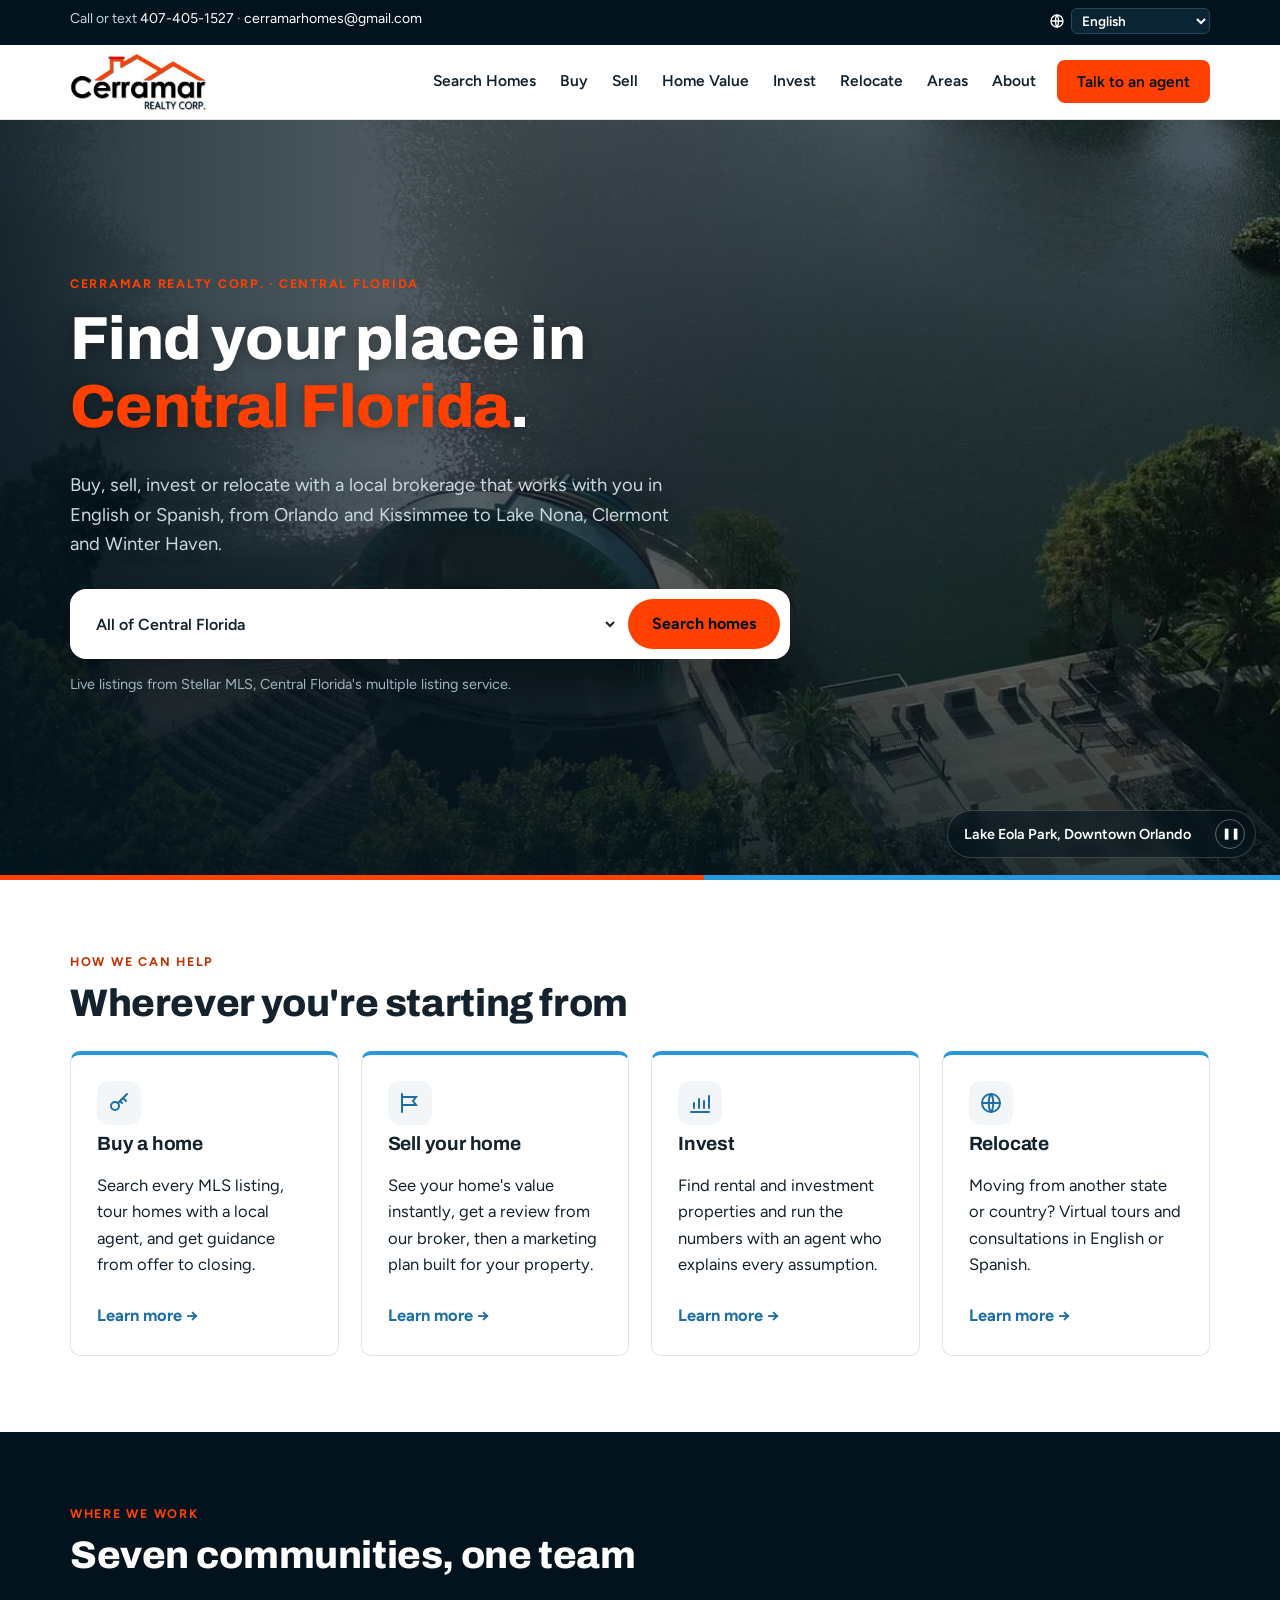
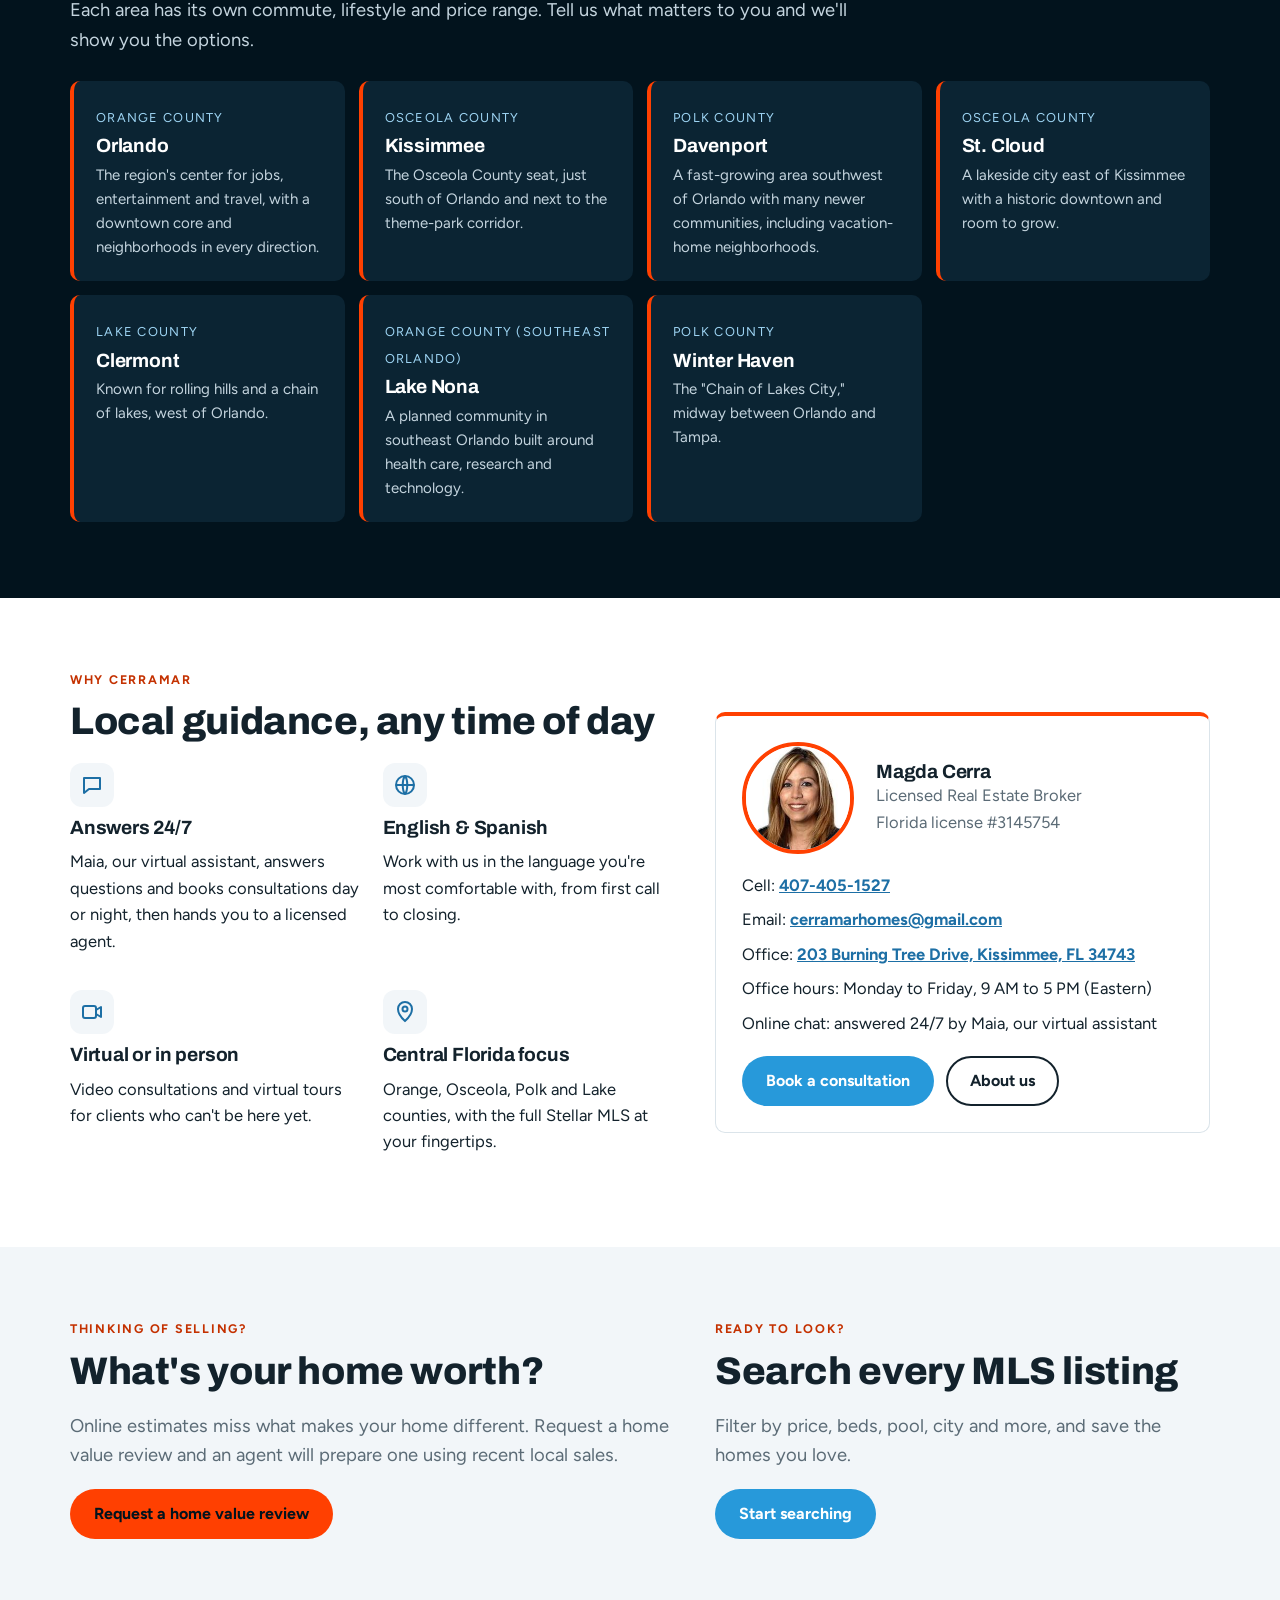
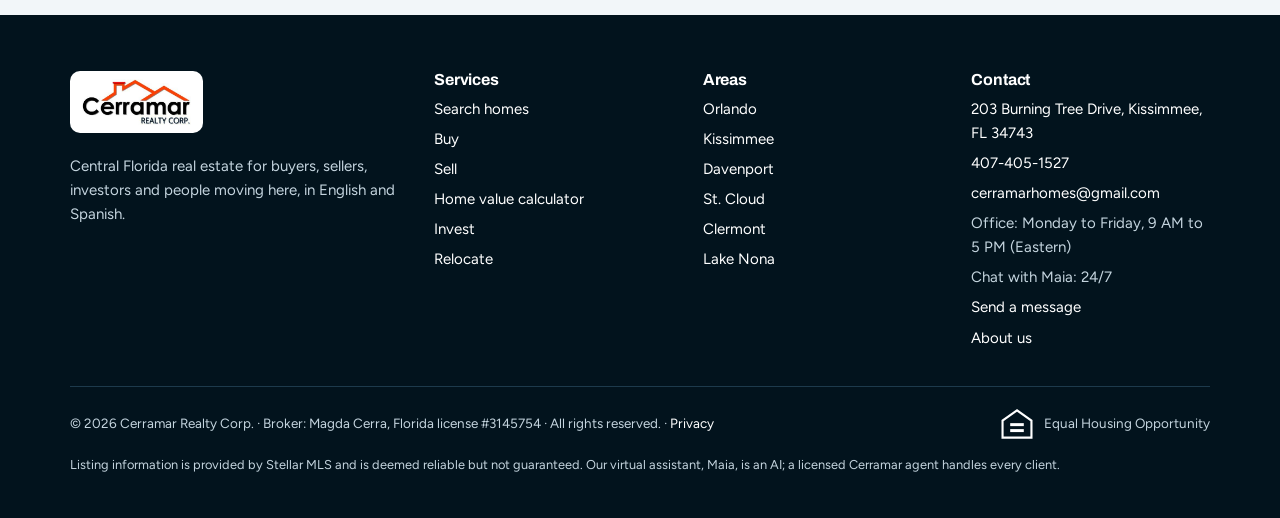
==== commit a7c1467a: "Home value calculator page (English and Spanish), linked from the menu, Sell page and footer Co-Auth" ====
--- a/index.html
+++ b/index.html
@@ -8,7 +8,7 @@
 <link rel="alternate" hreflang="en" href="https://cerramarhomes.com/">
 <link rel="alternate" hreflang="es" href="https://cerramarhomes.com/es/">
 <link rel="preconnect" href="https://fonts.googleapis.com"><link rel="preconnect" href="https://fonts.gstatic.com" crossorigin><link rel="stylesheet" href="https://fonts.googleapis.com/css2?family=Archivo:wght@600;700;800&family=Figtree:wght@400;600;700&display=swap">
-<link rel="stylesheet" href="assets/styles.css?v=0416df46">
+<link rel="stylesheet" href="assets/styles.css?v=9d14601d">
 <link rel="icon" href="assets/favicon.svg" type="image/svg+xml">
 <script type="application/ld+json">{"@context":"https://schema.org","@type":"RealEstateAgent","name":"Cerramar Realty Corp.","url":"https://cerramarhomes.com/","logo":"https://cerramarhomes.com/assets/logo.jpg","image":"https://cerramarhomes.com/assets/magda.jpg","telephone":"+1-407-405-1527","email":"cerramarhomes@gmail.com","address":{"@type":"PostalAddress","streetAddress":"203 Burning Tree Drive","addressLocality":"Kissimmee","addressRegion":"FL","postalCode":"34743","addressCountry":"US"},"openingHoursSpecification":[{"@type":"OpeningHoursSpecification","dayOfWeek":["Monday","Tuesday","Wednesday","Thursday","Friday"],"opens":"09:00","closes":"17:00"}],"areaServed":"Central Florida","knowsLanguage":["en","es"]}</script>
 </head>
@@ -20,7 +20,7 @@
 <header class="site"><div class="wrap">
   <a class="logo" href="index.html" aria-label="Cerramar Realty Corp. home"><img class="logo-img" src="assets/logo.jpg?v=8504368f" alt="Cerramar Realty Corp." width="520" height="220"></a>
   <button class="menu-btn" type="button" aria-expanded="false" aria-controls="mainnav">Menu</button>
-  <nav class="main" id="mainnav" aria-label="Main"><a href="search.html">Search Homes</a><a href="buy.html">Buy</a><a href="sell.html">Sell</a><a href="invest.html">Invest</a><a href="relocate.html">Relocate</a><a href="areas.html">Areas</a><a href="about.html">About</a><a class="btn btn-orange" href="contact.html">Talk to an agent</a></nav>
+  <nav class="main" id="mainnav" aria-label="Main"><a href="search.html">Search Homes</a><a href="buy.html">Buy</a><a href="sell.html">Sell</a><a href="home-value.html">Home Value</a><a href="invest.html">Invest</a><a href="relocate.html">Relocate</a><a href="areas.html">Areas</a><a href="about.html">About</a><a class="btn btn-orange" href="contact.html">Talk to an agent</a></nav>
 </div></header>
 <main>
 <section class="hero hero-video"><div class="hero-media" data-root="assets/video/" data-clips='[{"f":"lake-eola","c":"Lake Eola Park, Downtown Orlando"},{"f":"beach","c":"Florida's Gulf Coast beaches"},{"f":"springs","c":"Kayaking Silver Springs"},{"f":"neighborhood","c":"Central Florida neighborhoods"},{"f":"downtown-park","c":"Downtown Orlando skyline"},{"f":"manatees","c":"Manatees in Florida's springs"},{"f":"shopping","c":"Orlando's outlet shopping"},{"f":"trail","c":"Trails and parks"},{"f":"homes","c":"Newer home communities"},{"f":"lake-homes","c":"Lakefront living"}]' data-pause="Pause video" data-play="Play video" aria-hidden="false"><video class="hv on" muted loop playsinline preload="auto" poster="assets/video/lake-eola.jpg" aria-hidden="true"></video><video class="hv" muted loop playsinline preload="none" aria-hidden="true"></video><div class="hero-shade"></div><div class="hero-caption"><span class="hc-text">Lake Eola Park, Downtown Orlando</span><span class="hero-dots" aria-hidden="true"></span><button class="hero-pause" type="button" aria-label="Pause video">❚❚</button></div></div><div class="wrap">
@@ -35,7 +35,7 @@
 
 <section><div class="wrap">
 <span class="eyebrow">How we can help</span><h2>Wherever you're starting from</h2>
-<div class="grid g4" style="margin-top:26px"><a class="card path" href="buy.html"><span class="icon"><svg viewBox="0 0 24 24" fill="none" stroke="currentColor" stroke-width="2" stroke-linecap="round"><circle cx="8" cy="15" r="4"/><path d="m11 12 9-9m-4 4 3 3m-6 0 2 2"/></svg></span><h3>Buy a home</h3><p>Search every MLS listing, tour homes with a local agent, and get guidance from offer to closing.</p><span class="go">Learn more →</span></a><a class="card path" href="sell.html"><span class="icon"><svg viewBox="0 0 24 24" fill="none" stroke="currentColor" stroke-width="2" stroke-linecap="round"><path d="M4 21V3m0 3h14l-3 4 3 4H4"/></svg></span><h3>Sell your home</h3><p>Request a home value review prepared by an agent, then a marketing plan built for your property.</p><span class="go">Learn more →</span></a><a class="card path" href="invest.html"><span class="icon"><svg viewBox="0 0 24 24" fill="none" stroke="currentColor" stroke-width="2" stroke-linecap="round"><path d="M3 21h18M6 17v-5m5 5V8m5 9v-7m5 7V5"/></svg></span><h3>Invest</h3><p>Find rental and investment properties and run the numbers with an agent who explains every assumption.</p><span class="go">Learn more →</span></a><a class="card path" href="relocate.html"><span class="icon"><svg viewBox="0 0 24 24" fill="none" stroke="currentColor" stroke-width="2"><circle cx="12" cy="12" r="9"/><path d="M3 12h18M12 3c3 3.5 3 14.5 0 18M12 3c-3 3.5-3 14.5 0 18"/></svg></span><h3>Relocate</h3><p>Moving from another state or country? Virtual tours and consultations in English or Spanish.</p><span class="go">Learn more →</span></a></div>
+<div class="grid g4" style="margin-top:26px"><a class="card path" href="buy.html"><span class="icon"><svg viewBox="0 0 24 24" fill="none" stroke="currentColor" stroke-width="2" stroke-linecap="round"><circle cx="8" cy="15" r="4"/><path d="m11 12 9-9m-4 4 3 3m-6 0 2 2"/></svg></span><h3>Buy a home</h3><p>Search every MLS listing, tour homes with a local agent, and get guidance from offer to closing.</p><span class="go">Learn more →</span></a><a class="card path" href="sell.html"><span class="icon"><svg viewBox="0 0 24 24" fill="none" stroke="currentColor" stroke-width="2" stroke-linecap="round"><path d="M4 21V3m0 3h14l-3 4 3 4H4"/></svg></span><h3>Sell your home</h3><p>See your home's value instantly, get a review from our broker, then a marketing plan built for your property.</p><span class="go">Learn more →</span></a><a class="card path" href="invest.html"><span class="icon"><svg viewBox="0 0 24 24" fill="none" stroke="currentColor" stroke-width="2" stroke-linecap="round"><path d="M3 21h18M6 17v-5m5 5V8m5 9v-7m5 7V5"/></svg></span><h3>Invest</h3><p>Find rental and investment properties and run the numbers with an agent who explains every assumption.</p><span class="go">Learn more →</span></a><a class="card path" href="relocate.html"><span class="icon"><svg viewBox="0 0 24 24" fill="none" stroke="currentColor" stroke-width="2"><circle cx="12" cy="12" r="9"/><path d="M3 12h18M12 3c3 3.5 3 14.5 0 18M12 3c-3 3.5-3 14.5 0 18"/></svg></span><h3>Relocate</h3><p>Moving from another state or country? Virtual tours and consultations in English or Spanish.</p><span class="go">Learn more →</span></a></div>
 </div></section>
 
 <section class="on-dark"><div class="wrap">
@@ -76,7 +76,7 @@
     </div>
     <div><h3>Services</h3><ul>
       <li><a href="search.html">Search homes</a></li><li><a href="buy.html">Buy</a></li>
-      <li><a href="sell.html">Sell</a></li><li><a href="invest.html">Invest</a></li>
+      <li><a href="sell.html">Sell</a></li><li><a href="home-value.html">Home value calculator</a></li><li><a href="invest.html">Invest</a></li>
       <li><a href="relocate.html">Relocate</a></li></ul></div>
     <div><h3>Areas</h3><ul><li><a href="areas.html#orlando">Orlando</a></li><li><a href="areas.html#kissimmee">Kissimmee</a></li><li><a href="areas.html#davenport">Davenport</a></li><li><a href="areas.html#st-cloud">St. Cloud</a></li><li><a href="areas.html#clermont">Clermont</a></li><li><a href="areas.html#lake-nona">Lake Nona</a></li></ul></div>
     <div><h3>Contact</h3><ul>
--- a/assets/styles.css
+++ b/assets/styles.css
@@ -218,3 +218,29 @@
   .hero-dots { display: none; }
 }
 @media (prefers-reduced-motion: reduce) { .hero-media .hv { transition: none; } }
+
+/* ---- home value calculator ---- */
+.row3 { display: grid; grid-template-columns: repeat(3, minmax(0, 1fr)); gap: 12px; }
+.hv-addr { position: relative; }
+.hv-suggest { position: absolute; z-index: 20; left: 0; right: 0; top: 100%; margin: 4px 0 0; padding: 4px; list-style: none; background: #fff; border: 1px solid var(--line); border-radius: 10px; box-shadow: 0 12px 30px rgba(2,19,29,.14); max-height: 300px; overflow: auto; }
+.hv-suggest li { padding: 9px 10px; border-radius: 7px; cursor: pointer; font-size: .95rem; }
+.hv-suggest li span { color: var(--muted); font-size: .82rem; margin-left: 6px; }
+.hv-suggest li:hover, .hv-suggest li.on { background: var(--mist, #eef4f7); }
+.hv-where { margin: 6px 0 0; font-weight: 700; color: var(--navy); }
+.hv-result { border-top: 5px solid var(--orange); margin-bottom: 22px; scroll-margin-top: 110px; }
+.hv-label { margin: 0; color: var(--muted); font-weight: 600; }
+.hv-value { margin: 4px 0 2px; font: 800 clamp(2.2rem, 6vw, 3.1rem)/1.1 var(--display); color: var(--navy); }
+.hv-range { margin: 0 0 8px; }
+.hv-conf { display: inline-block; margin-left: 6px; padding: 2px 10px; border-radius: 99px; font-size: .8rem; font-weight: 700; background: #eef4f7; color: var(--navy); }
+.hv-high { background: #dcf3e4; color: #135c2f; } .hv-medium { background: #fff1d6; color: #7a4b00; } .hv-low { background: #fde4dc; color: #8a2a0b; }
+.hv-facts { color: var(--muted); margin: 0 0 10px; font-size: .95rem; }
+.hv-market { margin: 0 0 14px; padding-left: 18px; font-size: .95rem; }
+.hv-result h3 { margin: 16px 0 8px; font-size: 1.05rem; }
+.hv-table { overflow-x: auto; }
+.hv-table table { width: 100%; border-collapse: collapse; font-size: .9rem; }
+.hv-table th, .hv-table td { text-align: left; padding: 7px 8px; border-bottom: 1px solid var(--line); white-space: nowrap; }
+.hv-table td:first-child { white-space: normal; min-width: 170px; }
+.hv-table .tag { display: inline-block; font-size: .72rem; padding: 1px 7px; border-radius: 99px; background: #eef4f7; color: var(--muted); }
+.hv-next { margin-top: 16px; padding: 14px 16px; background: #fff6f2; border-radius: 10px; font-size: .95rem; }
+.hv-fine { font-size: .8rem; color: var(--muted); margin-top: 14px; }
+@media (max-width: 640px) { .row3 { grid-template-columns: 1fr 1fr; } .row3 label:last-child { grid-column: 1 / -1; } }
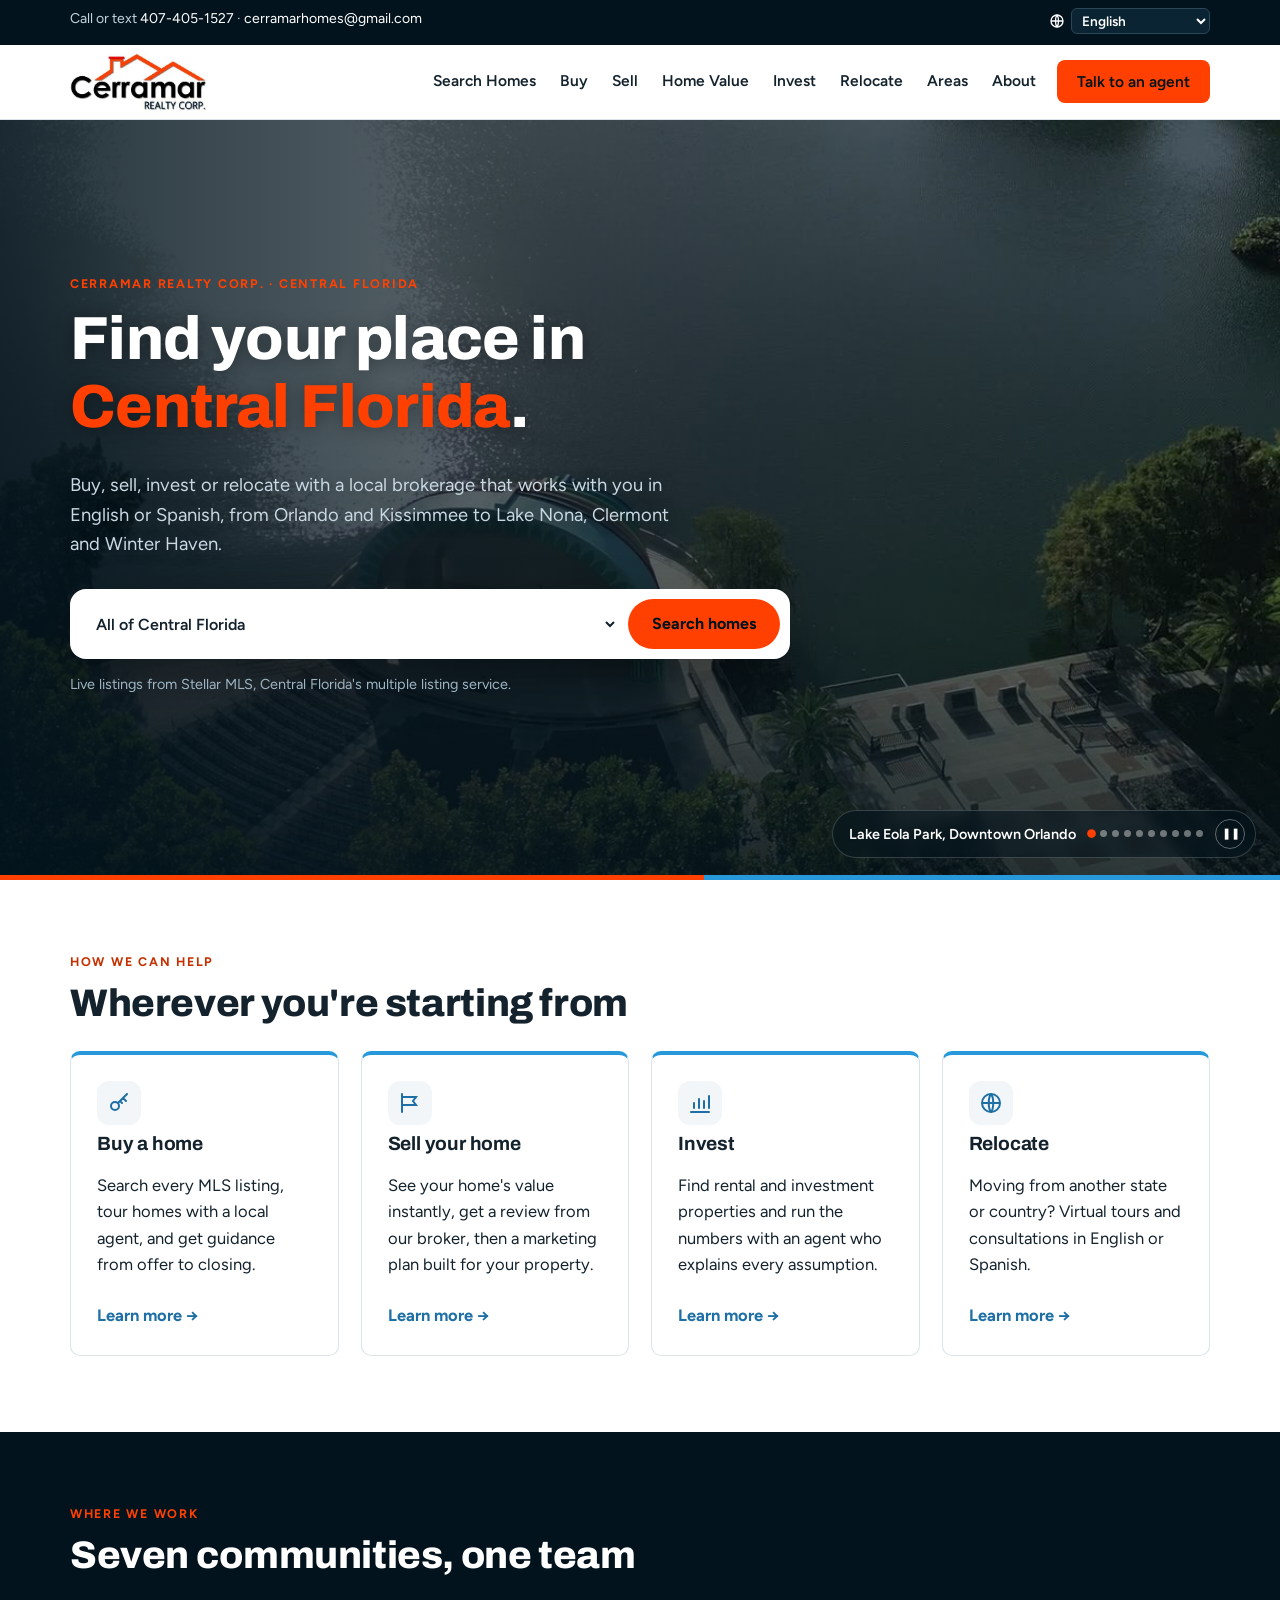
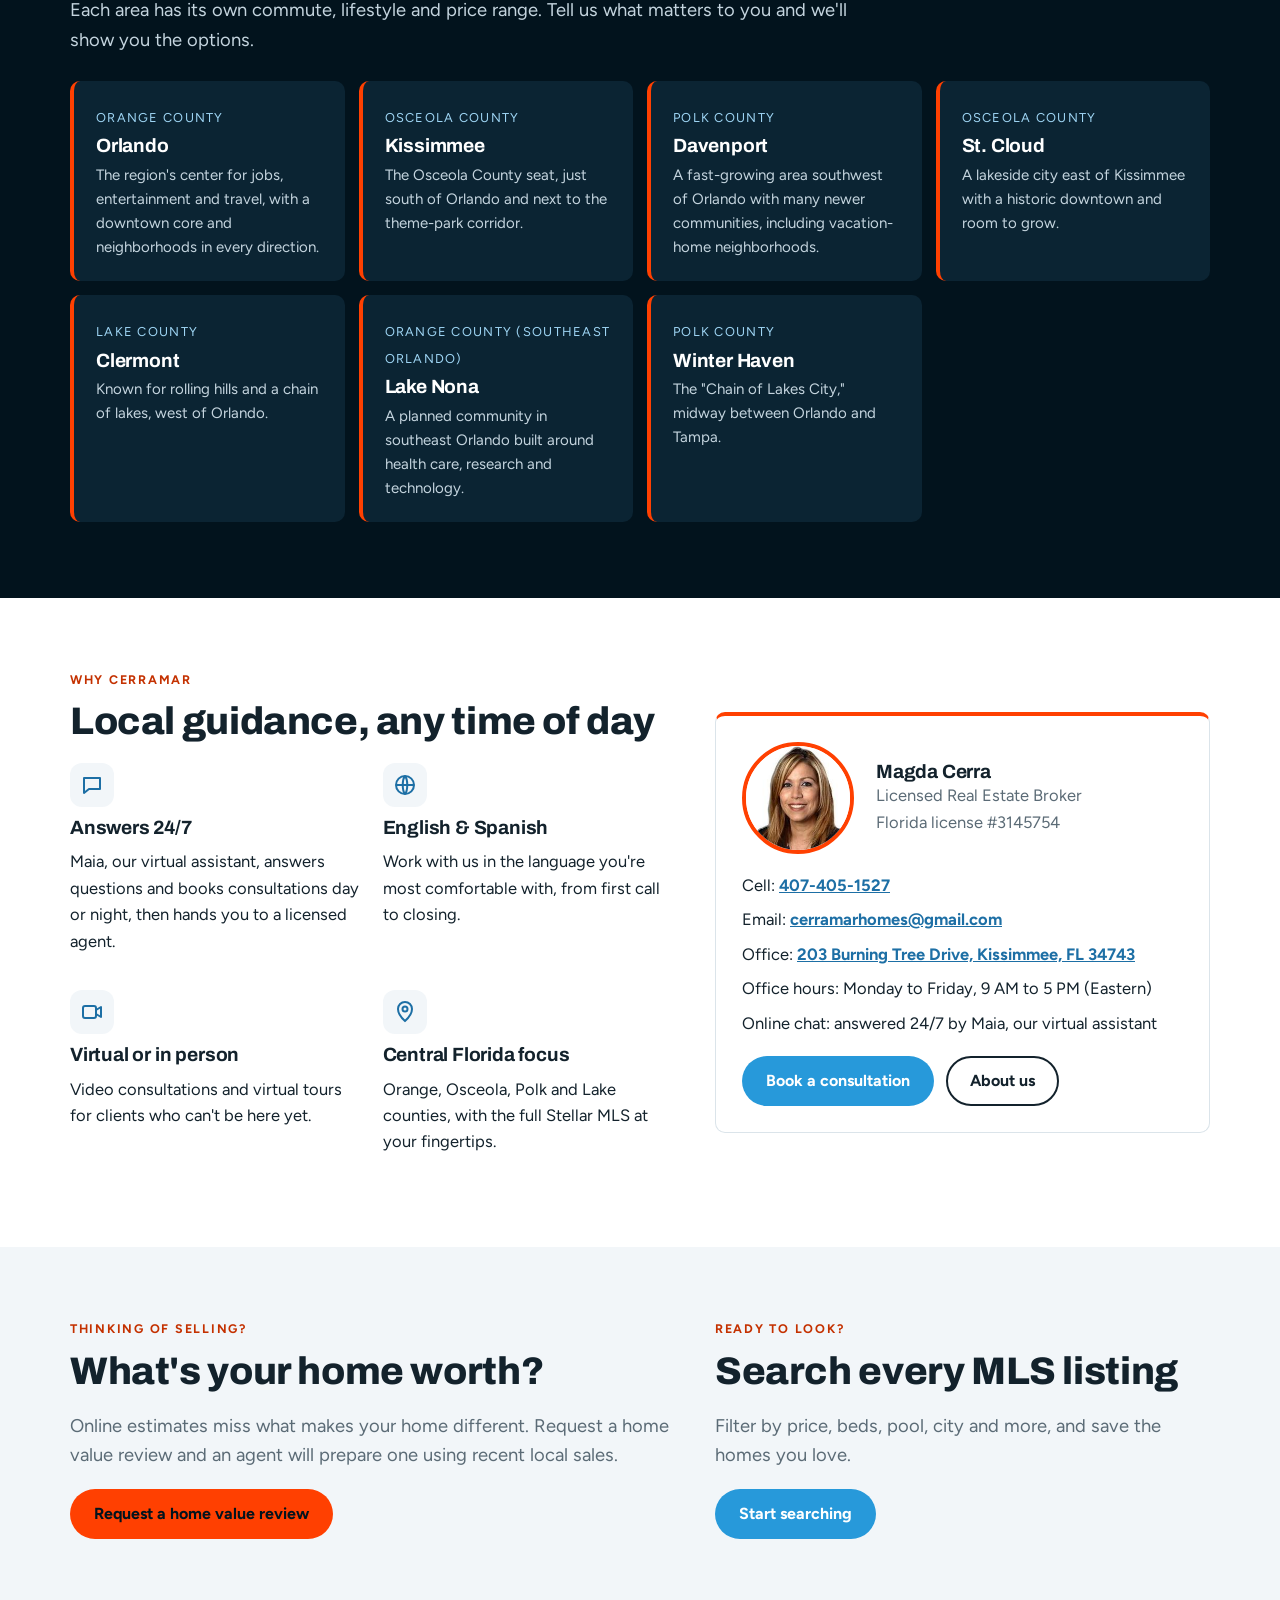
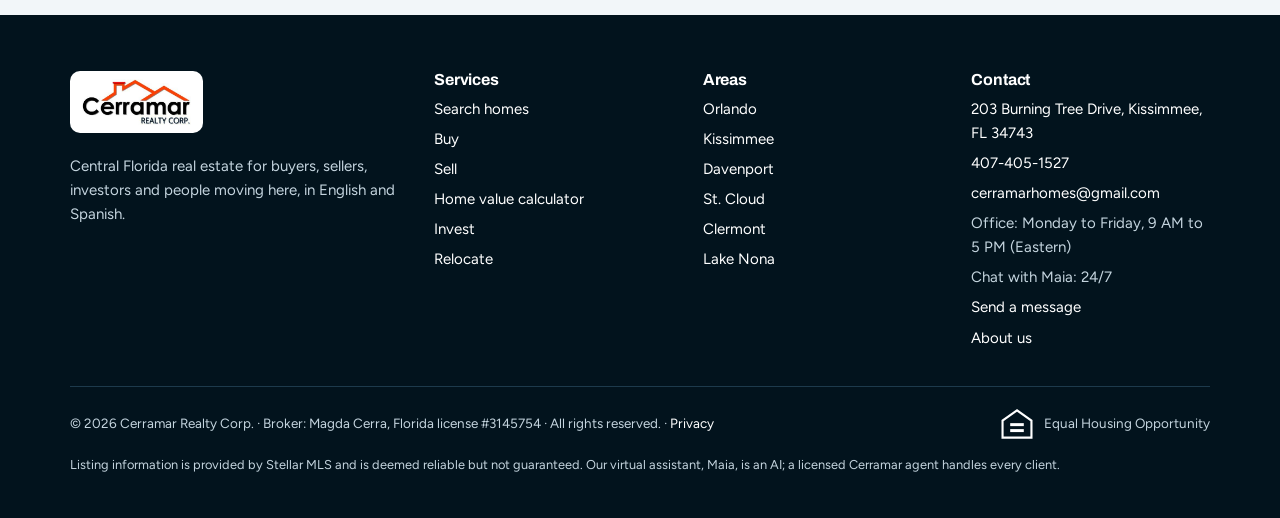
==== commit 233fba7f: "Fix homepage slideshow not starting (apostrophe in a caption broke the clip list) Co-Authored-By: Cl" ====
--- a/index.html
+++ b/index.html
@@ -23,7 +23,7 @@
   <nav class="main" id="mainnav" aria-label="Main"><a href="search.html">Search Homes</a><a href="buy.html">Buy</a><a href="sell.html">Sell</a><a href="home-value.html">Home Value</a><a href="invest.html">Invest</a><a href="relocate.html">Relocate</a><a href="areas.html">Areas</a><a href="about.html">About</a><a class="btn btn-orange" href="contact.html">Talk to an agent</a></nav>
 </div></header>
 <main>
-<section class="hero hero-video"><div class="hero-media" data-root="assets/video/" data-clips='[{"f":"lake-eola","c":"Lake Eola Park, Downtown Orlando"},{"f":"beach","c":"Florida's Gulf Coast beaches"},{"f":"springs","c":"Kayaking Silver Springs"},{"f":"neighborhood","c":"Central Florida neighborhoods"},{"f":"downtown-park","c":"Downtown Orlando skyline"},{"f":"manatees","c":"Manatees in Florida's springs"},{"f":"shopping","c":"Orlando's outlet shopping"},{"f":"trail","c":"Trails and parks"},{"f":"homes","c":"Newer home communities"},{"f":"lake-homes","c":"Lakefront living"}]' data-pause="Pause video" data-play="Play video" aria-hidden="false"><video class="hv on" muted loop playsinline preload="auto" poster="assets/video/lake-eola.jpg" aria-hidden="true"></video><video class="hv" muted loop playsinline preload="none" aria-hidden="true"></video><div class="hero-shade"></div><div class="hero-caption"><span class="hc-text">Lake Eola Park, Downtown Orlando</span><span class="hero-dots" aria-hidden="true"></span><button class="hero-pause" type="button" aria-label="Pause video">❚❚</button></div></div><div class="wrap">
+<section class="hero hero-video"><div class="hero-media" data-root="assets/video/" data-clips="[{&quot;f&quot;: &quot;lake-eola&quot;, &quot;c&quot;: &quot;Lake Eola Park, Downtown Orlando&quot;}, {&quot;f&quot;: &quot;beach&quot;, &quot;c&quot;: &quot;Florida&#x27;s Gulf Coast beaches&quot;}, {&quot;f&quot;: &quot;springs&quot;, &quot;c&quot;: &quot;Kayaking Silver Springs&quot;}, {&quot;f&quot;: &quot;neighborhood&quot;, &quot;c&quot;: &quot;Central Florida neighborhoods&quot;}, {&quot;f&quot;: &quot;downtown-park&quot;, &quot;c&quot;: &quot;Downtown Orlando skyline&quot;}, {&quot;f&quot;: &quot;manatees&quot;, &quot;c&quot;: &quot;Manatees in Florida&#x27;s springs&quot;}, {&quot;f&quot;: &quot;shopping&quot;, &quot;c&quot;: &quot;Orlando&#x27;s outlet shopping&quot;}, {&quot;f&quot;: &quot;trail&quot;, &quot;c&quot;: &quot;Trails and parks&quot;}, {&quot;f&quot;: &quot;homes&quot;, &quot;c&quot;: &quot;Newer home communities&quot;}, {&quot;f&quot;: &quot;lake-homes&quot;, &quot;c&quot;: &quot;Lakefront living&quot;}]" data-pause="Pause video" data-play="Play video" aria-hidden="false"><video class="hv on" muted loop playsinline preload="auto" poster="assets/video/lake-eola.jpg" aria-hidden="true"></video><video class="hv" muted loop playsinline preload="none" aria-hidden="true"></video><div class="hero-shade"></div><div class="hero-caption"><span class="hc-text">Lake Eola Park, Downtown Orlando</span><span class="hero-dots" aria-hidden="true"></span><button class="hero-pause" type="button" aria-label="Pause video">❚❚</button></div></div><div class="wrap">
 <span class="eyebrow">Cerramar Realty Corp. · Central Florida</span>
 <h1>Find your place in <em>Central Florida</em>.</h1>
 <p class="lead">Buy, sell, invest or relocate with a local brokerage that works with you in English or Spanish, from Orlando and Kissimmee to Lake Nona, Clermont and Winter Haven.</p>
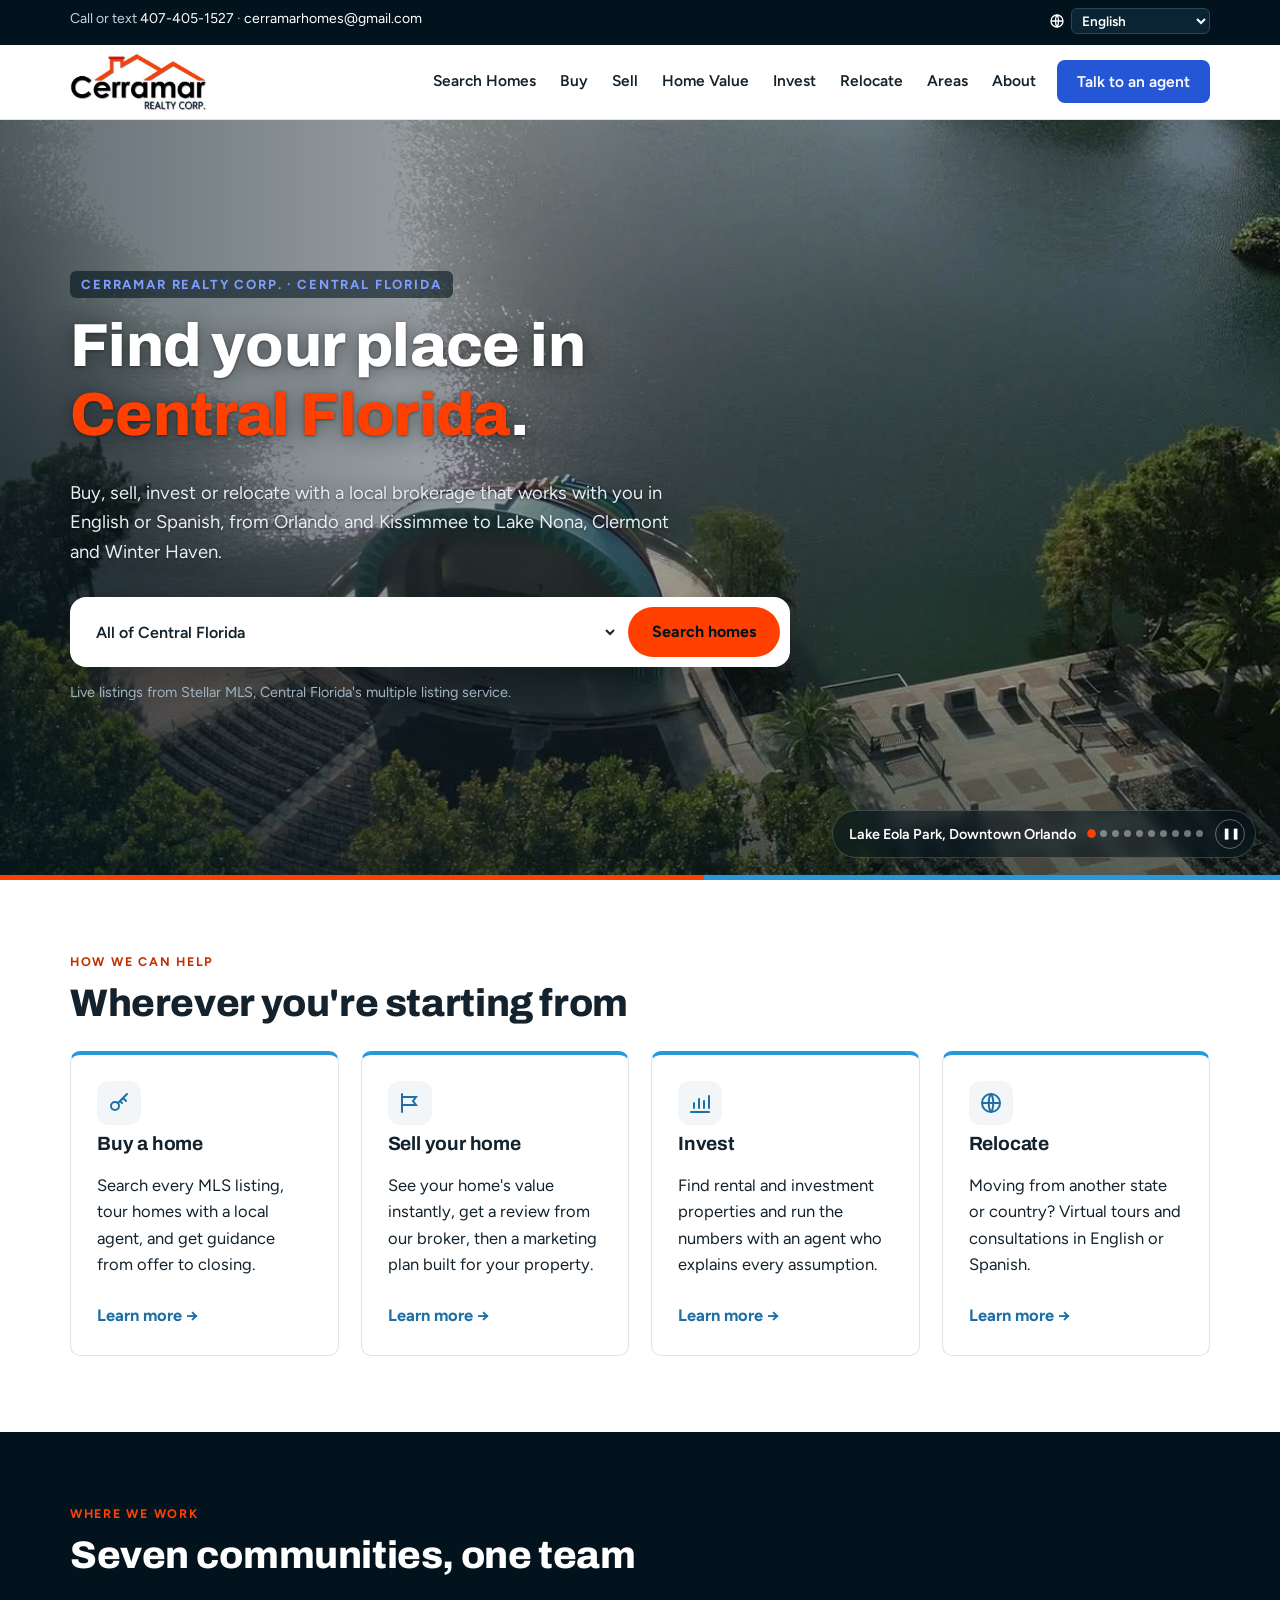
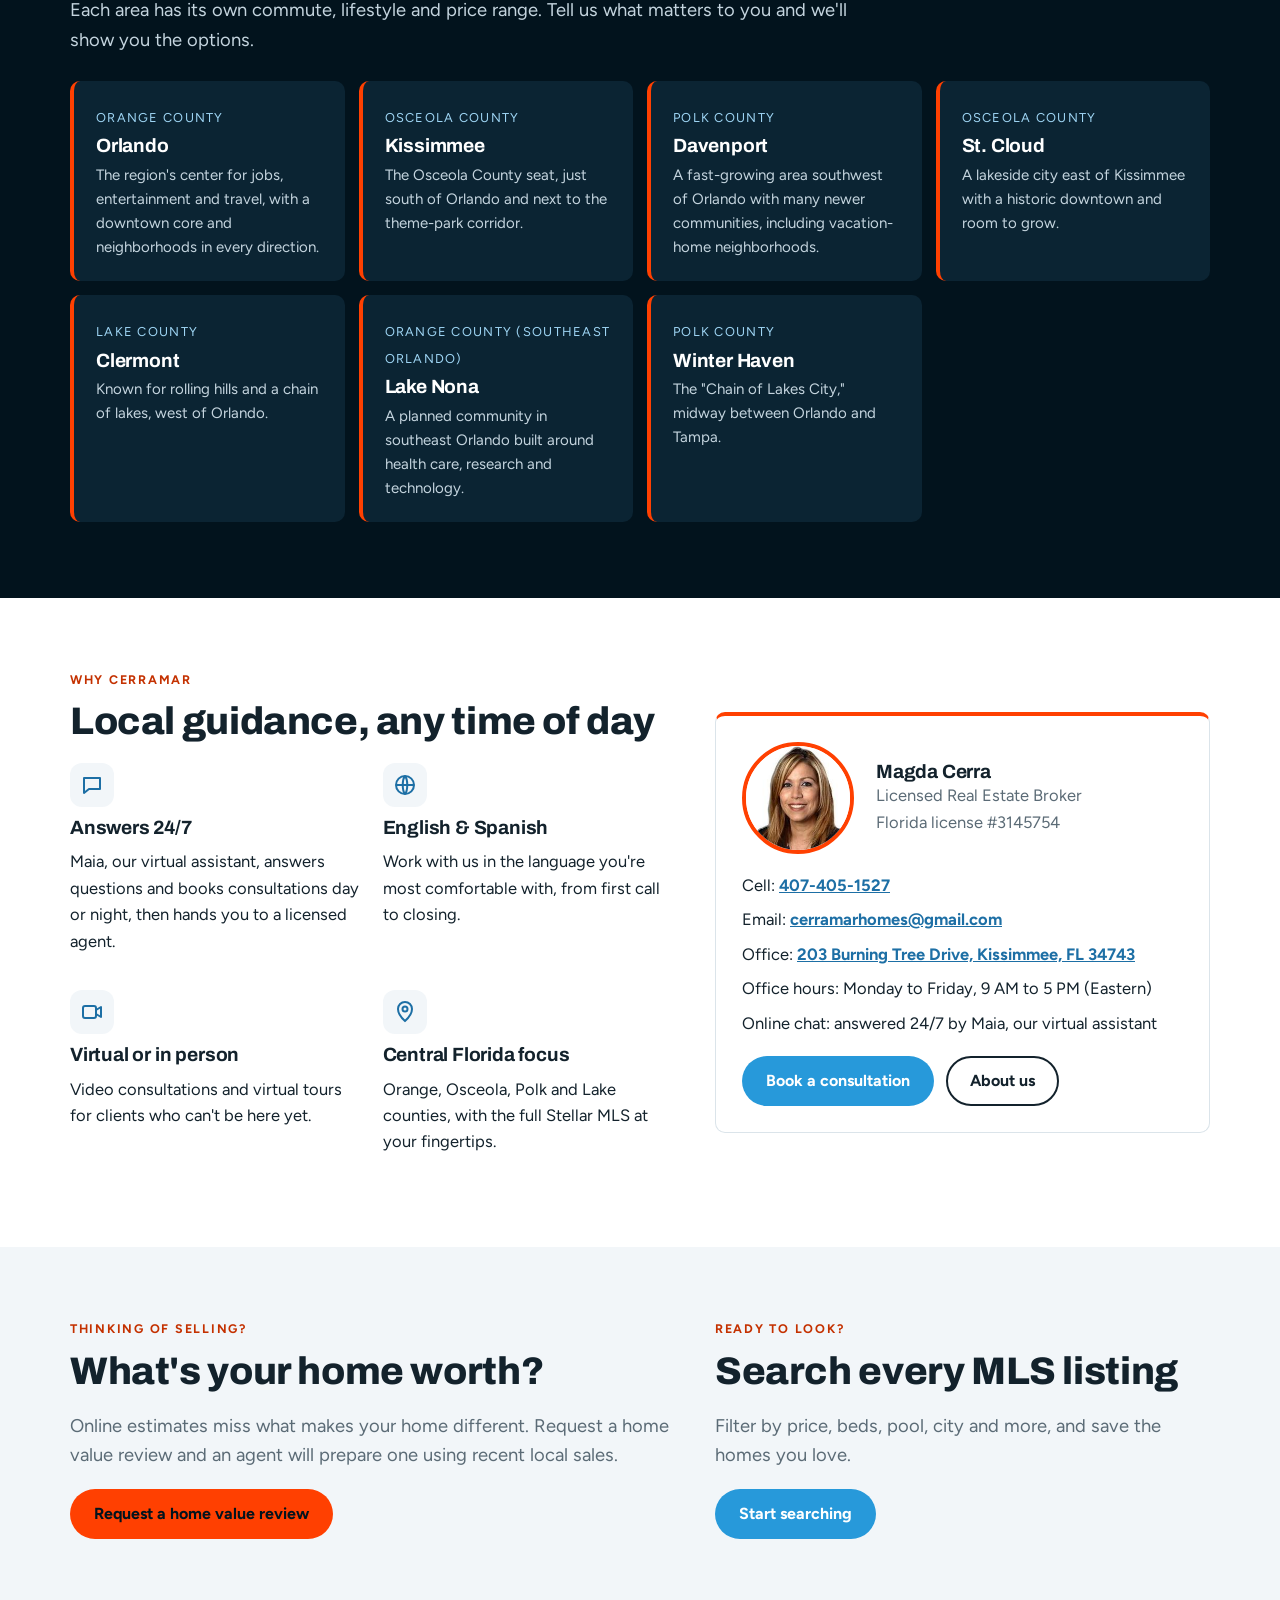
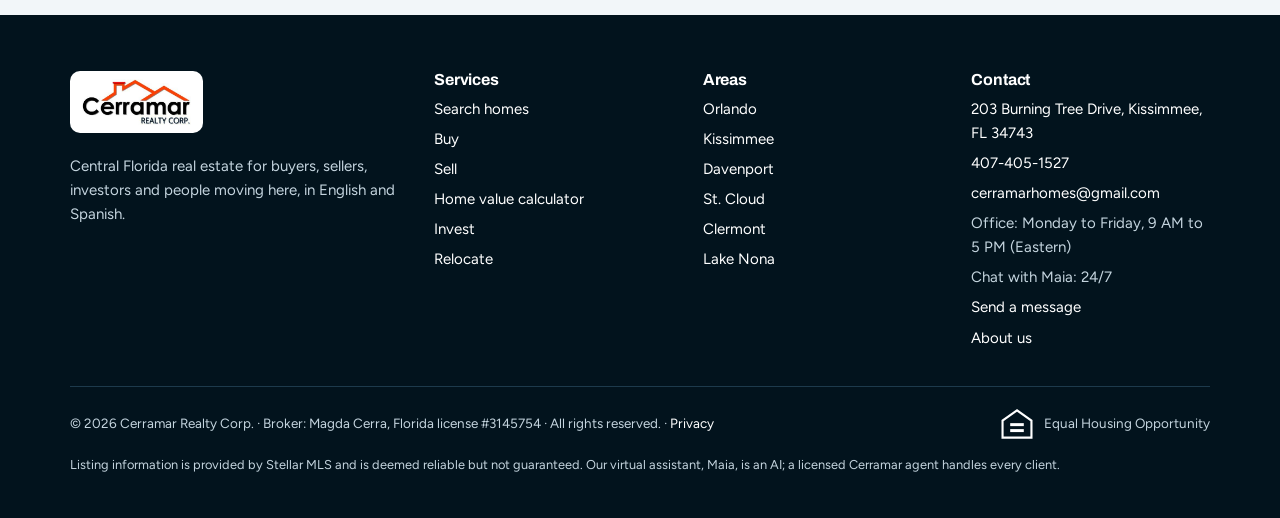
==== commit d1dd3a32: "Royal blue top label and 'Talk to an agent' button (white text); brighter homepage videos Co-Authore" ====
--- a/index.html
+++ b/index.html
@@ -8,7 +8,7 @@
 <link rel="alternate" hreflang="en" href="https://cerramarhomes.com/">
 <link rel="alternate" hreflang="es" href="https://cerramarhomes.com/es/">
 <link rel="preconnect" href="https://fonts.googleapis.com"><link rel="preconnect" href="https://fonts.gstatic.com" crossorigin><link rel="stylesheet" href="https://fonts.googleapis.com/css2?family=Archivo:wght@600;700;800&family=Figtree:wght@400;600;700&display=swap">
-<link rel="stylesheet" href="assets/styles.css?v=9d14601d">
+<link rel="stylesheet" href="assets/styles.css?v=d671a65d">
 <link rel="icon" href="assets/favicon.svg" type="image/svg+xml">
 <script type="application/ld+json">{"@context":"https://schema.org","@type":"RealEstateAgent","name":"Cerramar Realty Corp.","url":"https://cerramarhomes.com/","logo":"https://cerramarhomes.com/assets/logo.jpg","image":"https://cerramarhomes.com/assets/magda.jpg","telephone":"+1-407-405-1527","email":"cerramarhomes@gmail.com","address":{"@type":"PostalAddress","streetAddress":"203 Burning Tree Drive","addressLocality":"Kissimmee","addressRegion":"FL","postalCode":"34743","addressCountry":"US"},"openingHoursSpecification":[{"@type":"OpeningHoursSpecification","dayOfWeek":["Monday","Tuesday","Wednesday","Thursday","Friday"],"opens":"09:00","closes":"17:00"}],"areaServed":"Central Florida","knowsLanguage":["en","es"]}</script>
 </head>
--- a/assets/styles.css
+++ b/assets/styles.css
@@ -6,6 +6,8 @@
   --blue: #2799da;
   --blue-deep: #1d6fa5;
   --orange: #ff4001;
+  --royal: #2456d6;        /* royal blue: buttons with white text */
+  --royal-light: #6b93ff;  /* royal blue that reads on the dark navy */
   --orange-ink: #c43100;
   --ink: #13222c;
   --muted: #5b6b76;
@@ -64,7 +66,8 @@
 nav.main { display: flex; gap: 2px; align-items: center; }
 nav.main a { text-decoration: none; color: var(--ink); font-weight: 600; padding: 10px 11px; border-radius: 8px; font-size: .97rem; }
 nav.main a:hover, nav.main a[aria-current="page"] { color: var(--blue-deep); background: var(--mist); }
-nav.main .btn { margin-left: 8px; padding: 12px 18px; color: var(--navy); }
+nav.main .btn { margin-left: 8px; padding: 12px 18px; background: var(--royal); color: #fff; }
+nav.main .btn:hover { background: #1a44b3; color: #fff; }
 .menu-btn { display: none; background: none; border: 1px solid var(--line); border-radius: 8px; padding: 9px 12px; font: 700 .95rem var(--body); color: var(--navy); cursor: pointer; }
 @media (max-width: 1020px) {
   .menu-btn { display: block; }
@@ -195,10 +198,12 @@
 .hero-media .hv { position: absolute; inset: 0; width: 100%; height: 100%; object-fit: cover; opacity: 0; transition: opacity 1.2s ease; }
 .hero-media .hv.on { opacity: 1; }
 .hero-shade { position: absolute; inset: 0; background:
-  linear-gradient(90deg, rgba(2,19,29,.86) 0%, rgba(2,19,29,.62) 45%, rgba(2,19,29,.18) 100%),
-  linear-gradient(0deg, rgba(2,19,29,.55) 0%, rgba(2,19,29,0) 35%); }
+  linear-gradient(90deg, rgba(2,19,29,.62) 0%, rgba(2,19,29,.34) 45%, rgba(2,19,29,0) 100%),
+  linear-gradient(0deg, rgba(2,19,29,.35) 0%, rgba(2,19,29,0) 30%); }
+.hero-media .hv { filter: brightness(1.12) saturate(1.08); }
 .hero-video .wrap { z-index: 2; width: 100%; }
-.hero-video h1, .hero-video .lead { text-shadow: 0 2px 18px rgba(0,0,0,.35); }
+.hero-video h1, .hero-video .lead, .hero-video .eyebrow { text-shadow: 0 1px 3px rgba(0,0,0,.45), 0 2px 22px rgba(0,0,0,.45); }
+.hero-video .lead { color: #e6eef3; }
 .hero-caption { position: absolute; z-index: 2; right: 24px; bottom: 22px; display: flex; align-items: center; gap: 12px;
   background: rgba(2,19,29,.55); backdrop-filter: blur(6px); border: 1px solid rgba(255,255,255,.18); color: #fff;
   border-radius: 999px; padding: 8px 10px 8px 16px; font: 600 .9rem var(--body); max-width: calc(100% - 48px); }
@@ -213,7 +218,7 @@
   width: auto; background: linear-gradient(90deg, var(--orange) 0 55%, var(--blue) 55% 100%); z-index: 2; }
 @media (max-width: 720px) {
   .hero-video { min-height: 0; padding-block: 72px 96px; }
-  .hero-shade { background: linear-gradient(0deg, rgba(2,19,29,.9) 0%, rgba(2,19,29,.6) 60%, rgba(2,19,29,.45) 100%); }
+  .hero-shade { background: linear-gradient(0deg, rgba(2,19,29,.78) 0%, rgba(2,19,29,.45) 60%, rgba(2,19,29,.25) 100%); }
   .hero-caption { left: 16px; right: 16px; bottom: 16px; justify-content: space-between; }
   .hero-dots { display: none; }
 }
@@ -244,3 +249,7 @@
 .hv-next { margin-top: 16px; padding: 14px 16px; background: #fff6f2; border-radius: 10px; font-size: .95rem; }
 .hv-fine { font-size: .8rem; color: var(--muted); margin-top: 14px; }
 @media (max-width: 640px) { .row3 { grid-template-columns: 1fr 1fr; } .row3 label:last-child { grid-column: 1 / -1; } }
+
+/* top-of-page labels (e.g. "Cerramar Realty Corp. · Central Florida") in royal blue */
+.hero .eyebrow, .page-hero .eyebrow { color: var(--royal-light); }
+.hero-video .eyebrow { display: inline-block; background: rgba(2,19,29,.6); padding: 7px 11px; border-radius: 6px; text-shadow: none; font-size: .82rem; color: #7d9fff; }
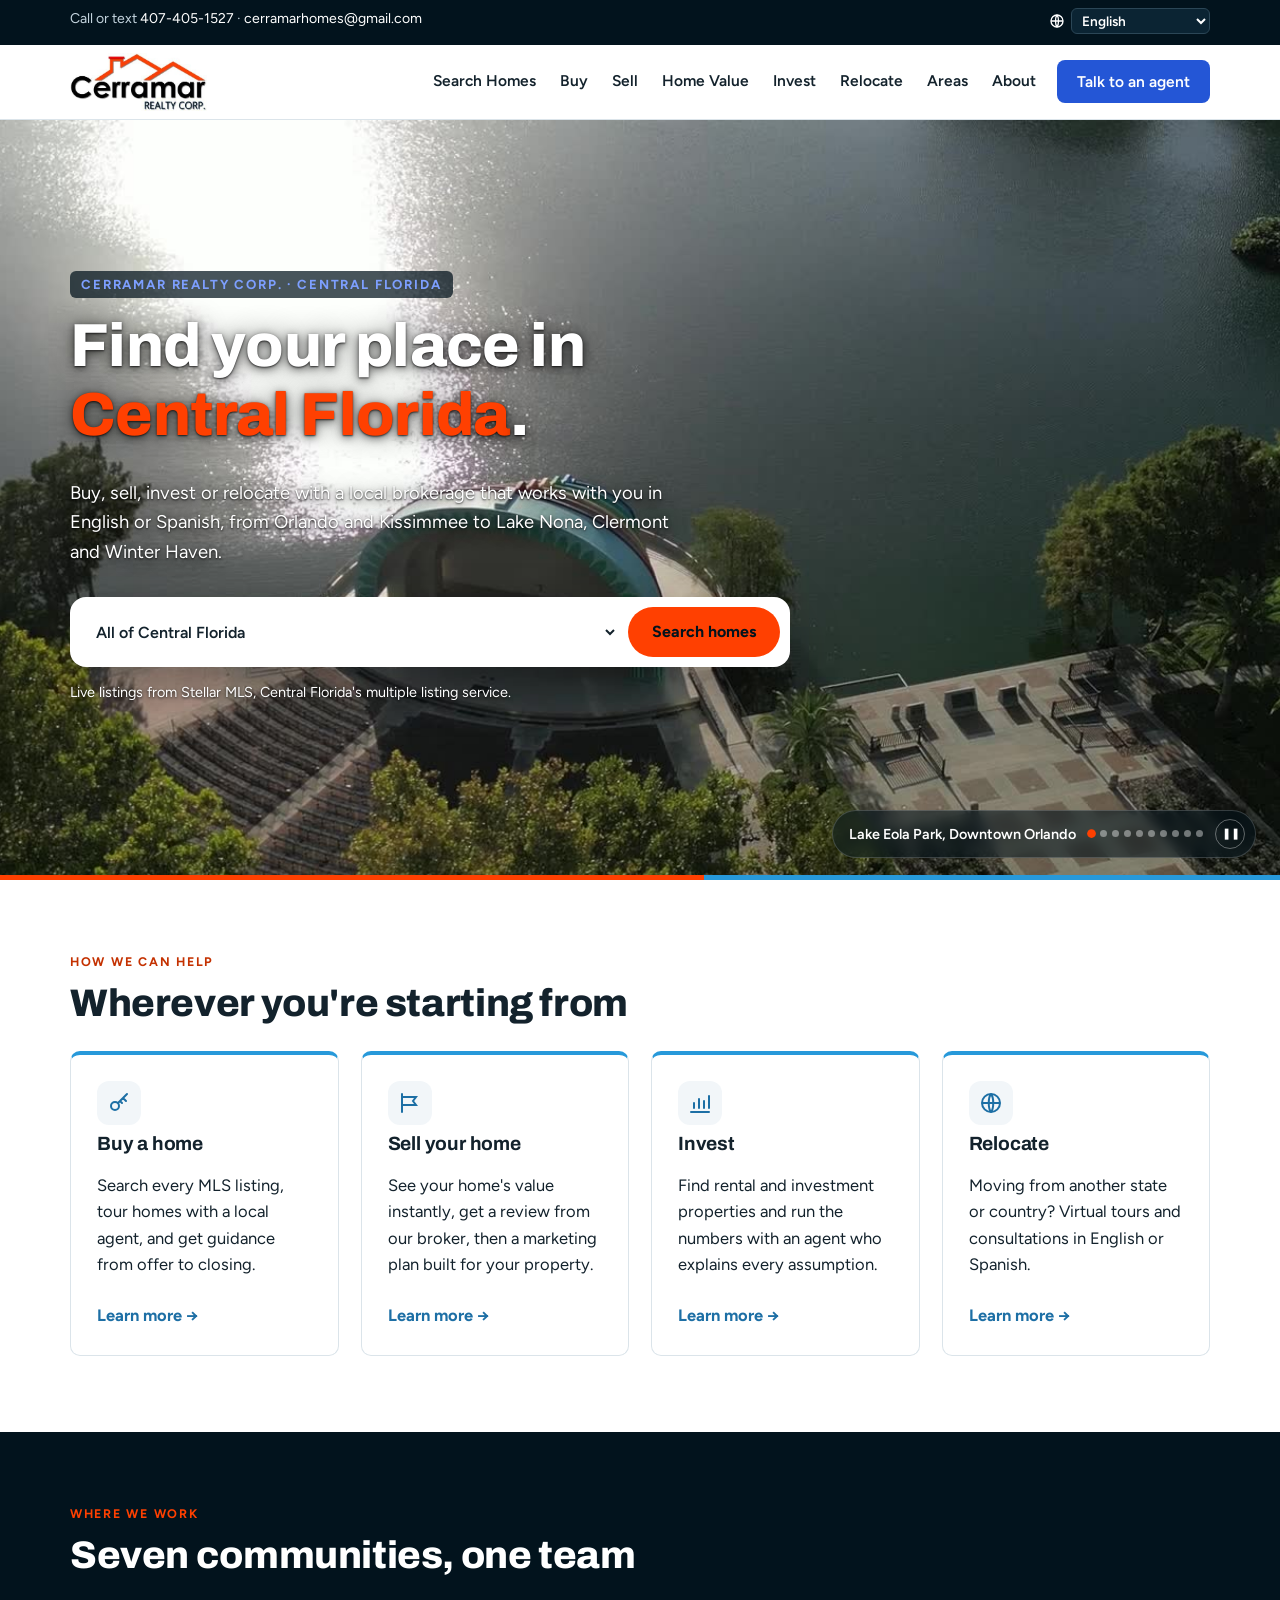
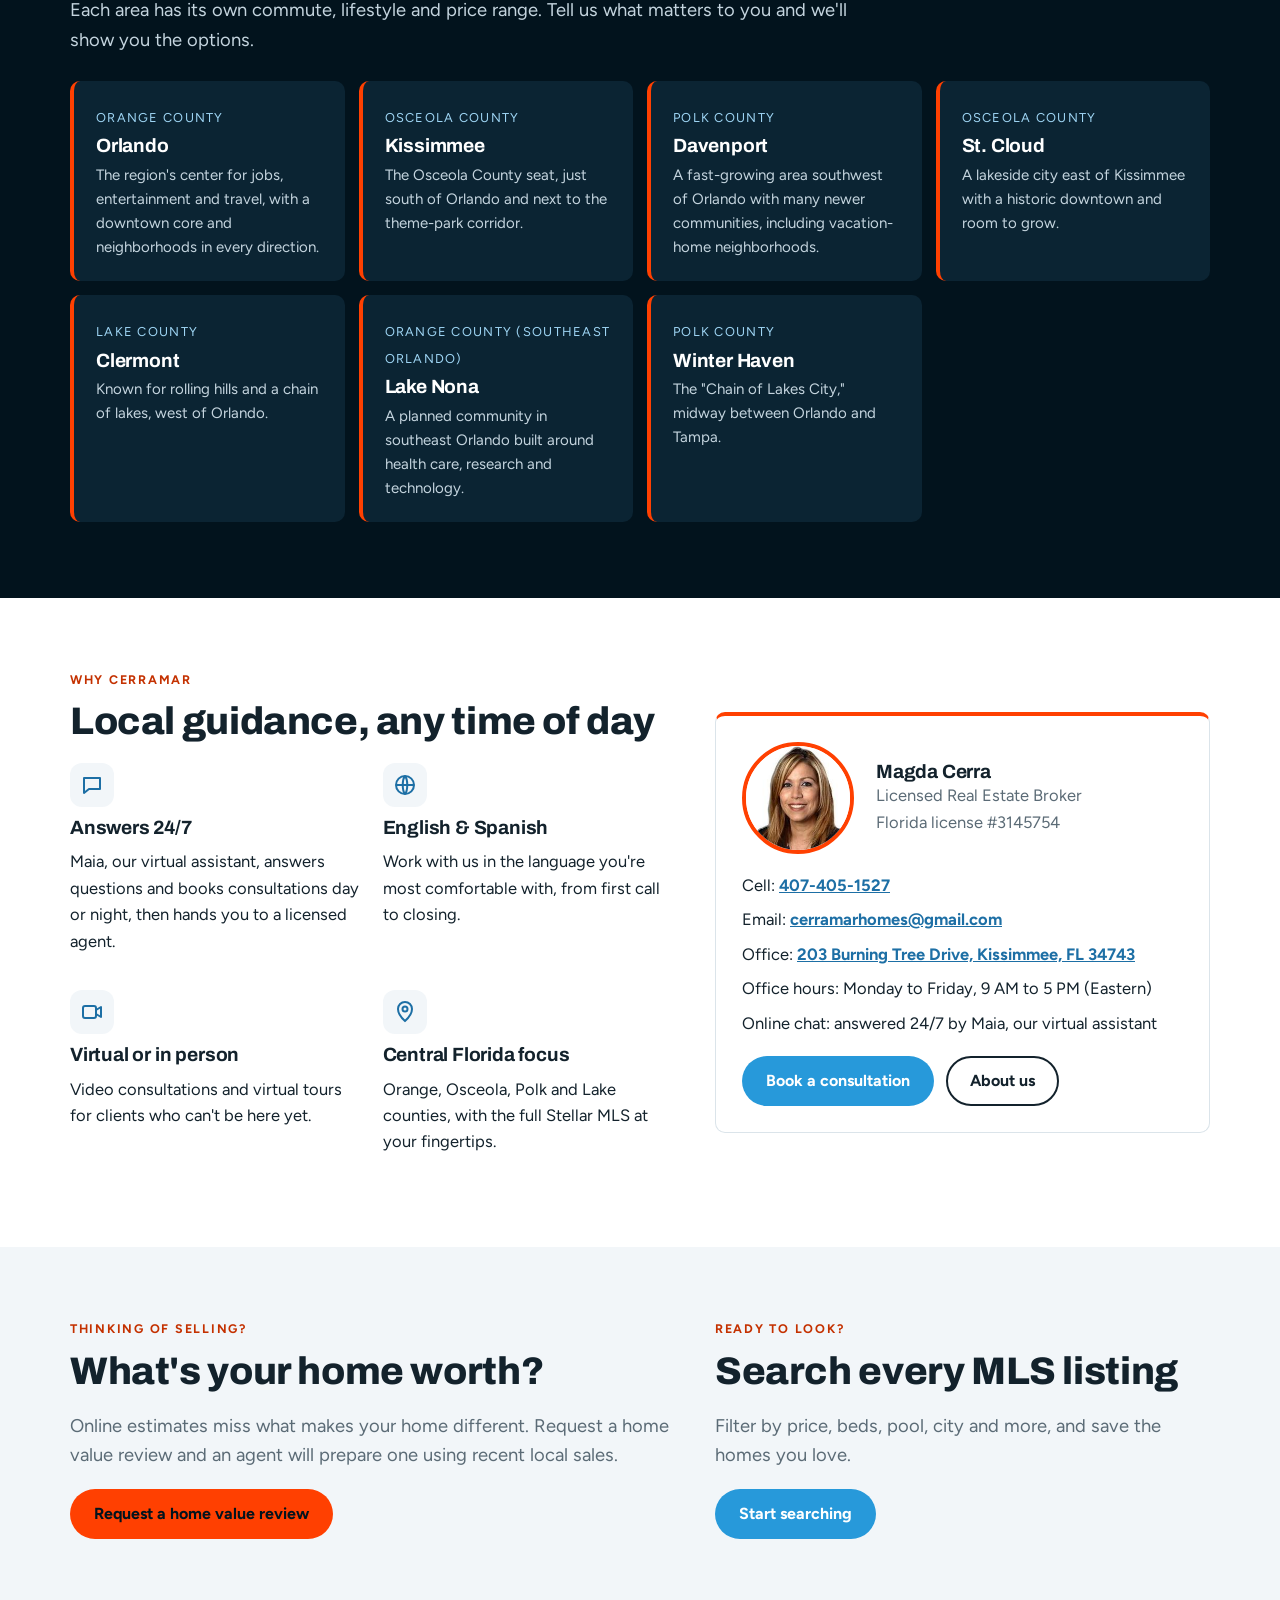
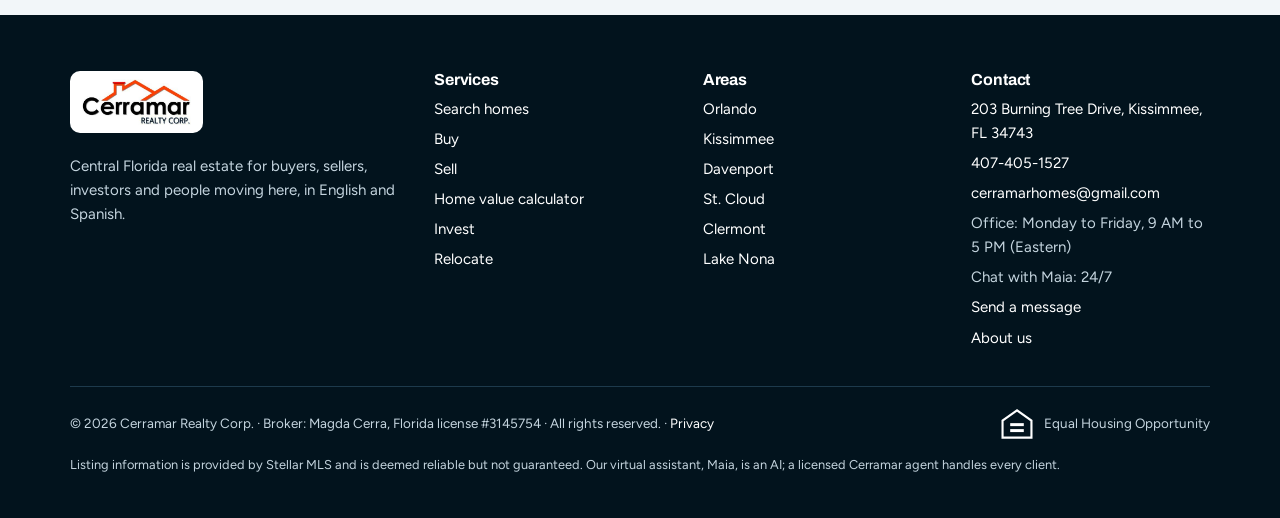
==== commit f48c47ca: "Homepage videos shown as normal video: no dark overlay or filter Co-Authored-By: Claude Opus 5.5 <no" ====
--- a/index.html
+++ b/index.html
@@ -8,7 +8,7 @@
 <link rel="alternate" hreflang="en" href="https://cerramarhomes.com/">
 <link rel="alternate" hreflang="es" href="https://cerramarhomes.com/es/">
 <link rel="preconnect" href="https://fonts.googleapis.com"><link rel="preconnect" href="https://fonts.gstatic.com" crossorigin><link rel="stylesheet" href="https://fonts.googleapis.com/css2?family=Archivo:wght@600;700;800&family=Figtree:wght@400;600;700&display=swap">
-<link rel="stylesheet" href="assets/styles.css?v=d671a65d">
+<link rel="stylesheet" href="assets/styles.css?v=79261868">
 <link rel="icon" href="assets/favicon.svg" type="image/svg+xml">
 <script type="application/ld+json">{"@context":"https://schema.org","@type":"RealEstateAgent","name":"Cerramar Realty Corp.","url":"https://cerramarhomes.com/","logo":"https://cerramarhomes.com/assets/logo.jpg","image":"https://cerramarhomes.com/assets/magda.jpg","telephone":"+1-407-405-1527","email":"cerramarhomes@gmail.com","address":{"@type":"PostalAddress","streetAddress":"203 Burning Tree Drive","addressLocality":"Kissimmee","addressRegion":"FL","postalCode":"34743","addressCountry":"US"},"openingHoursSpecification":[{"@type":"OpeningHoursSpecification","dayOfWeek":["Monday","Tuesday","Wednesday","Thursday","Friday"],"opens":"09:00","closes":"17:00"}],"areaServed":"Central Florida","knowsLanguage":["en","es"]}</script>
 </head>
--- a/assets/styles.css
+++ b/assets/styles.css
@@ -253,3 +253,11 @@
 /* top-of-page labels (e.g. "Cerramar Realty Corp. · Central Florida") in royal blue */
 .hero .eyebrow, .page-hero .eyebrow { color: var(--royal-light); }
 .hero-video .eyebrow { display: inline-block; background: rgba(2,19,29,.6); padding: 7px 11px; border-radius: 6px; text-shadow: none; font-size: .82rem; color: #7d9fff; }
+
+/* homepage videos shown as-is: no dark overlay or color filter; text stays readable with its own shadow */
+.hero-shade { display: none; }
+.hero-media .hv { filter: none; }
+.hero-video h1, .hero-video .lead { text-shadow: 0 1px 2px rgba(0,0,0,.7), 0 2px 10px rgba(0,0,0,.6), 0 0 28px rgba(0,0,0,.45); }
+.hero-video .lead { color: #fff; }
+.hero-video .eyebrow { background: rgba(2,19,29,.72); }
+.hero-video .hero-note { text-shadow: 0 1px 3px rgba(0,0,0,.8); color: #fff; }
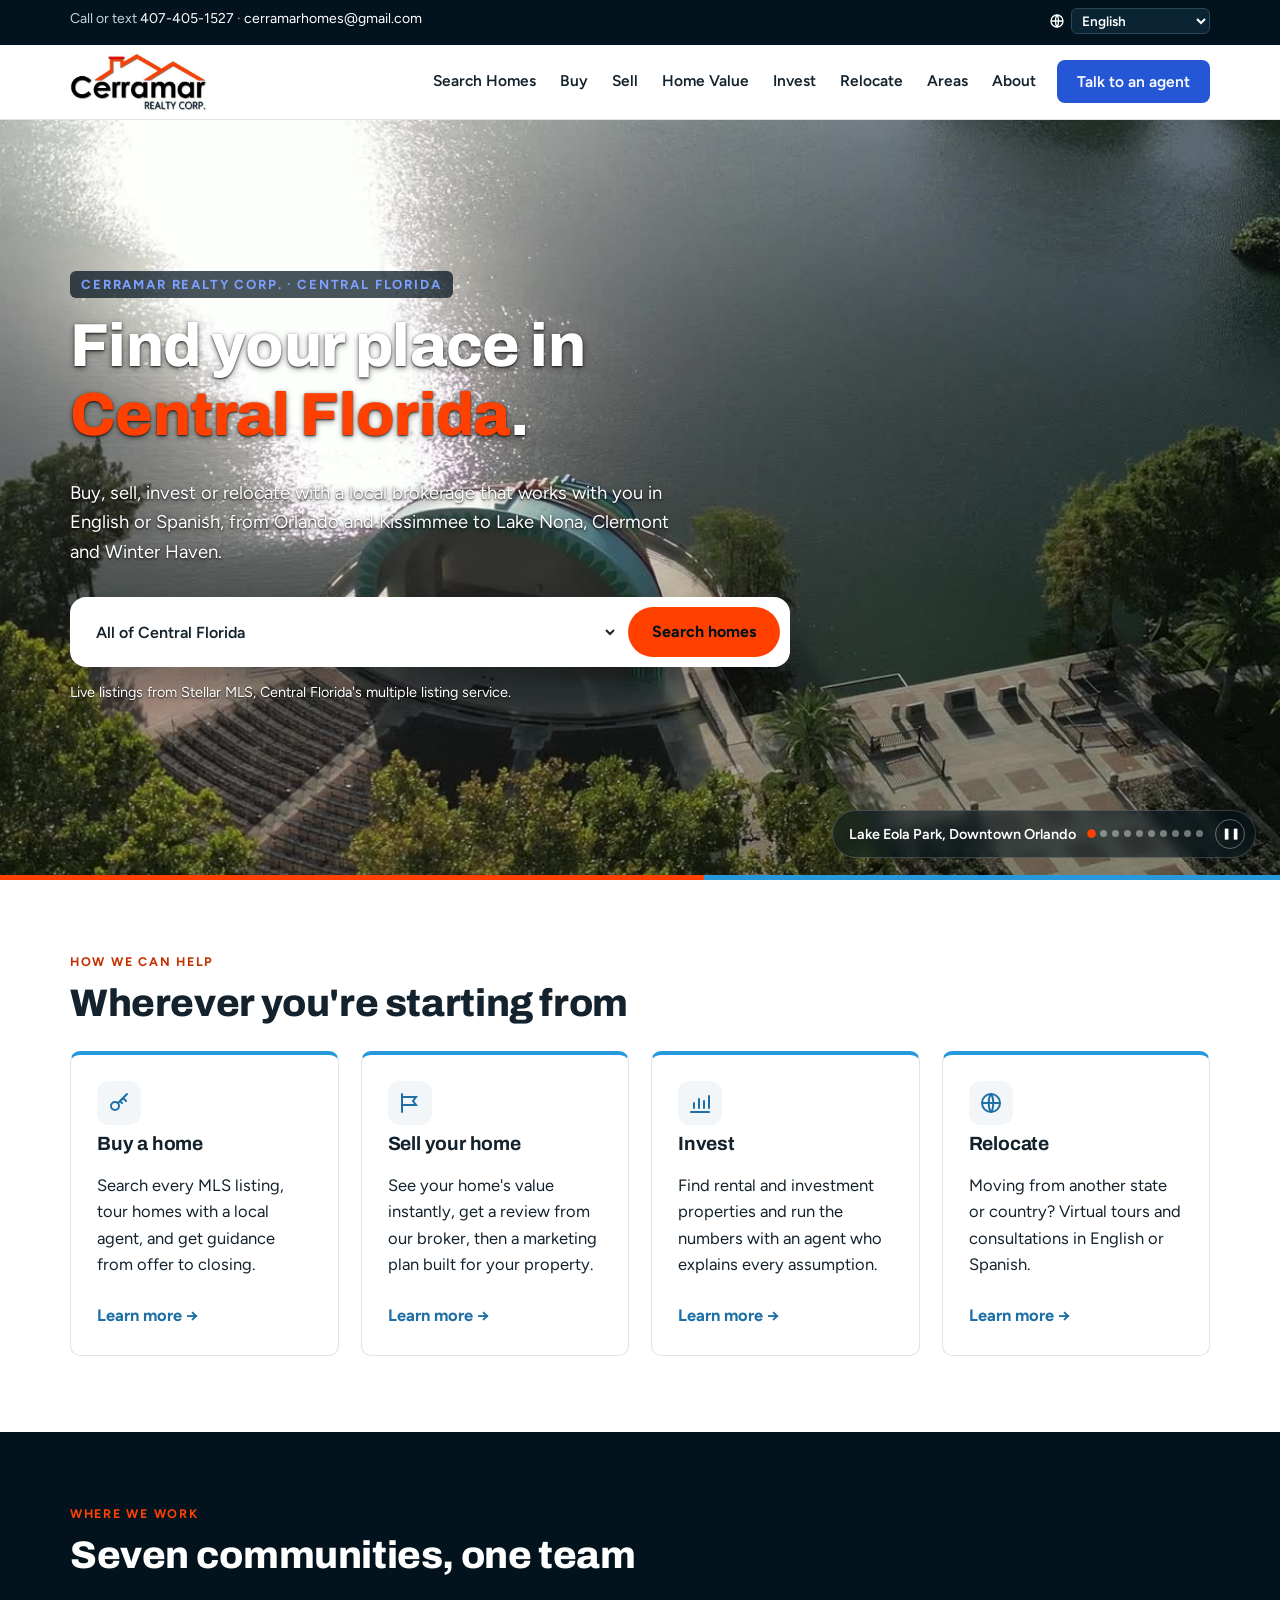
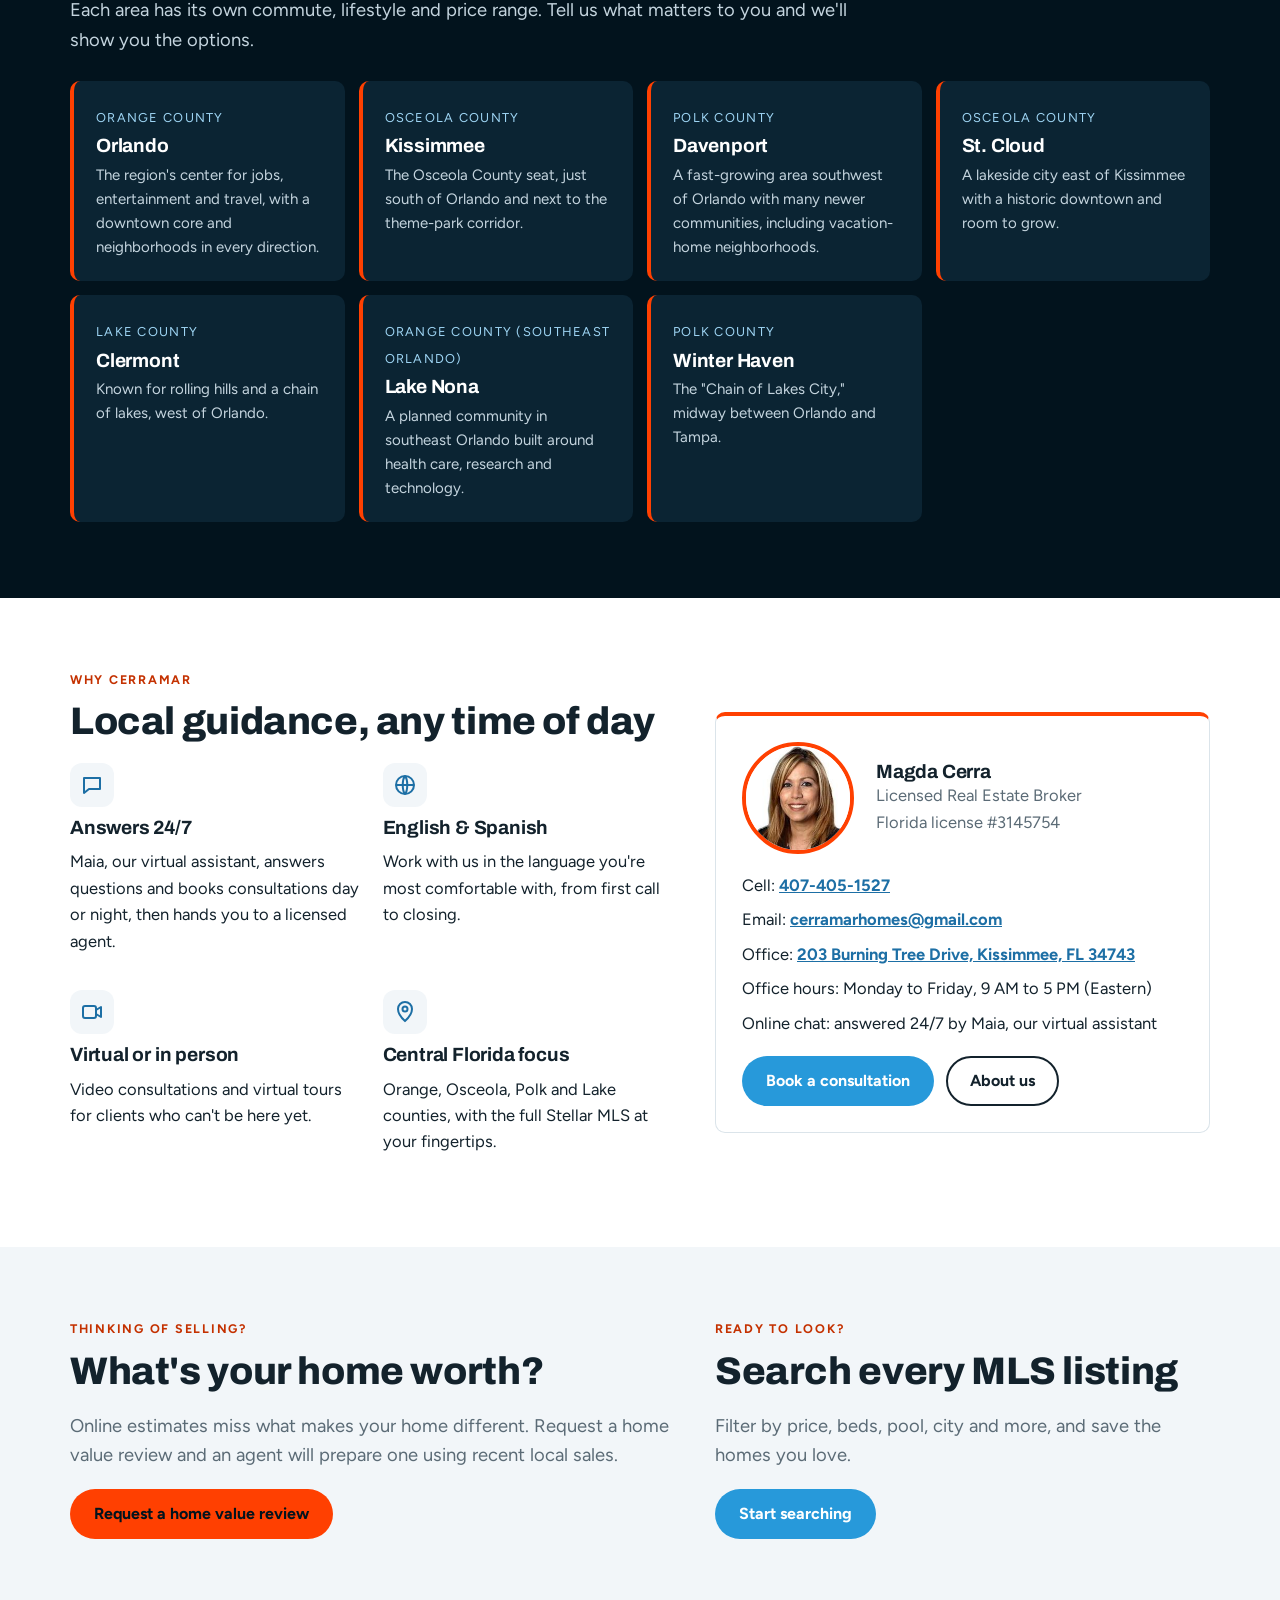
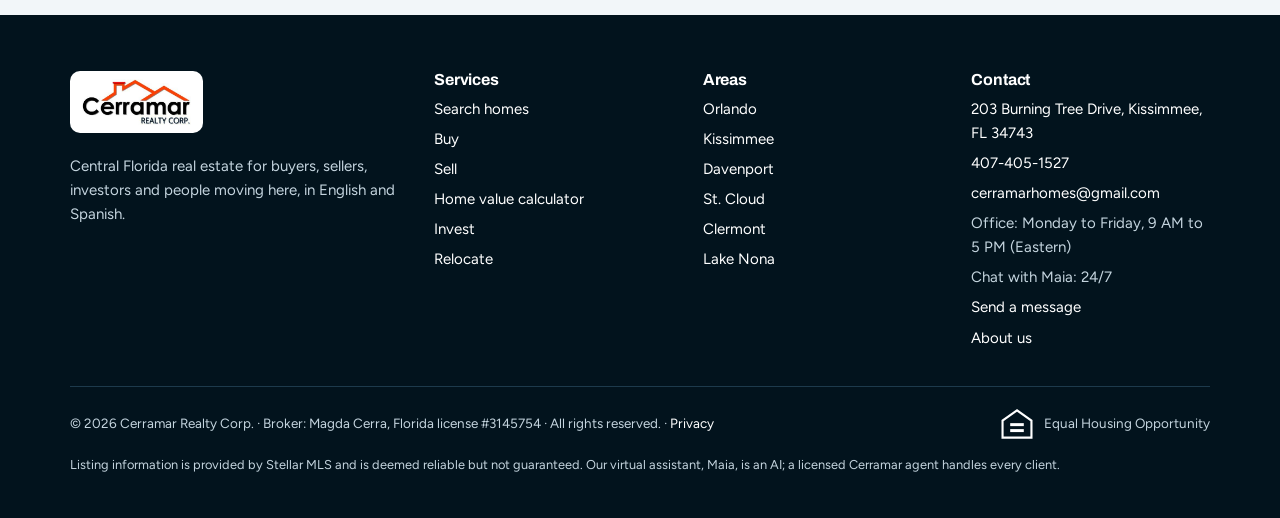
==== commit 0f68b913: "Brighter homepage videos: lift shadows and midtones in the files themselves; no browser filter Co-Au" ====
--- a/index.html
+++ b/index.html
@@ -8,7 +8,7 @@
 <link rel="alternate" hreflang="en" href="https://cerramarhomes.com/">
 <link rel="alternate" hreflang="es" href="https://cerramarhomes.com/es/">
 <link rel="preconnect" href="https://fonts.googleapis.com"><link rel="preconnect" href="https://fonts.gstatic.com" crossorigin><link rel="stylesheet" href="https://fonts.googleapis.com/css2?family=Archivo:wght@600;700;800&family=Figtree:wght@400;600;700&display=swap">
-<link rel="stylesheet" href="assets/styles.css?v=79261868">
+<link rel="stylesheet" href="assets/styles.css?v=d7d6a088">
 <link rel="icon" href="assets/favicon.svg" type="image/svg+xml">
 <script type="application/ld+json">{"@context":"https://schema.org","@type":"RealEstateAgent","name":"Cerramar Realty Corp.","url":"https://cerramarhomes.com/","logo":"https://cerramarhomes.com/assets/logo.jpg","image":"https://cerramarhomes.com/assets/magda.jpg","telephone":"+1-407-405-1527","email":"cerramarhomes@gmail.com","address":{"@type":"PostalAddress","streetAddress":"203 Burning Tree Drive","addressLocality":"Kissimmee","addressRegion":"FL","postalCode":"34743","addressCountry":"US"},"openingHoursSpecification":[{"@type":"OpeningHoursSpecification","dayOfWeek":["Monday","Tuesday","Wednesday","Thursday","Friday"],"opens":"09:00","closes":"17:00"}],"areaServed":"Central Florida","knowsLanguage":["en","es"]}</script>
 </head>
@@ -23,7 +23,7 @@
   <nav class="main" id="mainnav" aria-label="Main"><a href="search.html">Search Homes</a><a href="buy.html">Buy</a><a href="sell.html">Sell</a><a href="home-value.html">Home Value</a><a href="invest.html">Invest</a><a href="relocate.html">Relocate</a><a href="areas.html">Areas</a><a href="about.html">About</a><a class="btn btn-orange" href="contact.html">Talk to an agent</a></nav>
 </div></header>
 <main>
-<section class="hero hero-video"><div class="hero-media" data-root="assets/video/" data-clips="[{&quot;f&quot;: &quot;lake-eola&quot;, &quot;c&quot;: &quot;Lake Eola Park, Downtown Orlando&quot;}, {&quot;f&quot;: &quot;beach&quot;, &quot;c&quot;: &quot;Florida&#x27;s Gulf Coast beaches&quot;}, {&quot;f&quot;: &quot;springs&quot;, &quot;c&quot;: &quot;Kayaking Silver Springs&quot;}, {&quot;f&quot;: &quot;neighborhood&quot;, &quot;c&quot;: &quot;Central Florida neighborhoods&quot;}, {&quot;f&quot;: &quot;downtown-park&quot;, &quot;c&quot;: &quot;Downtown Orlando skyline&quot;}, {&quot;f&quot;: &quot;manatees&quot;, &quot;c&quot;: &quot;Manatees in Florida&#x27;s springs&quot;}, {&quot;f&quot;: &quot;shopping&quot;, &quot;c&quot;: &quot;Orlando&#x27;s outlet shopping&quot;}, {&quot;f&quot;: &quot;trail&quot;, &quot;c&quot;: &quot;Trails and parks&quot;}, {&quot;f&quot;: &quot;homes&quot;, &quot;c&quot;: &quot;Newer home communities&quot;}, {&quot;f&quot;: &quot;lake-homes&quot;, &quot;c&quot;: &quot;Lakefront living&quot;}]" data-pause="Pause video" data-play="Play video" aria-hidden="false"><video class="hv on" muted loop playsinline preload="auto" poster="assets/video/lake-eola.jpg" aria-hidden="true"></video><video class="hv" muted loop playsinline preload="none" aria-hidden="true"></video><div class="hero-shade"></div><div class="hero-caption"><span class="hc-text">Lake Eola Park, Downtown Orlando</span><span class="hero-dots" aria-hidden="true"></span><button class="hero-pause" type="button" aria-label="Pause video">❚❚</button></div></div><div class="wrap">
+<section class="hero hero-video"><div class="hero-media" data-root="assets/video/" data-ver="2" data-clips="[{&quot;f&quot;: &quot;lake-eola&quot;, &quot;c&quot;: &quot;Lake Eola Park, Downtown Orlando&quot;}, {&quot;f&quot;: &quot;beach&quot;, &quot;c&quot;: &quot;Florida&#x27;s Gulf Coast beaches&quot;}, {&quot;f&quot;: &quot;springs&quot;, &quot;c&quot;: &quot;Kayaking Silver Springs&quot;}, {&quot;f&quot;: &quot;neighborhood&quot;, &quot;c&quot;: &quot;Central Florida neighborhoods&quot;}, {&quot;f&quot;: &quot;downtown-park&quot;, &quot;c&quot;: &quot;Downtown Orlando skyline&quot;}, {&quot;f&quot;: &quot;manatees&quot;, &quot;c&quot;: &quot;Manatees in Florida&#x27;s springs&quot;}, {&quot;f&quot;: &quot;shopping&quot;, &quot;c&quot;: &quot;Orlando&#x27;s outlet shopping&quot;}, {&quot;f&quot;: &quot;trail&quot;, &quot;c&quot;: &quot;Trails and parks&quot;}, {&quot;f&quot;: &quot;homes&quot;, &quot;c&quot;: &quot;Newer home communities&quot;}, {&quot;f&quot;: &quot;lake-homes&quot;, &quot;c&quot;: &quot;Lakefront living&quot;}]" data-pause="Pause video" data-play="Play video" aria-hidden="false"><video class="hv on" muted loop playsinline preload="auto" poster="assets/video/lake-eola.jpg?v=2" aria-hidden="true"></video><video class="hv" muted loop playsinline preload="none" aria-hidden="true"></video><div class="hero-shade"></div><div class="hero-caption"><span class="hc-text">Lake Eola Park, Downtown Orlando</span><span class="hero-dots" aria-hidden="true"></span><button class="hero-pause" type="button" aria-label="Pause video">❚❚</button></div></div><div class="wrap">
 <span class="eyebrow">Cerramar Realty Corp. · Central Florida</span>
 <h1>Find your place in <em>Central Florida</em>.</h1>
 <p class="lead">Buy, sell, invest or relocate with a local brokerage that works with you in English or Spanish, from Orlando and Kissimmee to Lake Nona, Clermont and Winter Haven.</p>
@@ -95,6 +95,6 @@
   <p style="font-size:.8rem;margin-top:14px;max-width:none">Listing information is provided by Stellar MLS and is deemed reliable but not guaranteed. Our virtual assistant, Maia, is an AI; a licensed Cerramar agent handles every client.</p>
 </div></footer>
 <script src="assets/config.js?v=56bec95e"></script>
-<script src="assets/site.js?v=dc6efa40" defer></script>
+<script src="assets/site.js?v=d6e347b4" defer></script>
 </body>
 </html>
--- a/assets/styles.css
+++ b/assets/styles.css
@@ -261,3 +261,10 @@
 .hero-video .lead { color: #fff; }
 .hero-video .eyebrow { background: rgba(2,19,29,.72); }
 .hero-video .hero-note { text-shadow: 0 1px 3px rgba(0,0,0,.8); color: #fff; }
+
+/* brightest version: vivid video, no dark haze, no dark dip between clips */
+.hero-media .hv { filter: none; }   /* brightness is built into the video files */
+.hero-media .hv.on { z-index: 1; }
+.hero-media .hv:not(.on) { transition-delay: 1.2s; }   /* the old clip stays until the new one has fully faded in */
+.hero-video h1, .hero-video .lead { text-shadow: 0 1px 2px rgba(0,0,0,.75), 0 2px 6px rgba(0,0,0,.45); }
+.hero-video .hero-note { text-shadow: 0 1px 2px rgba(0,0,0,.85); }
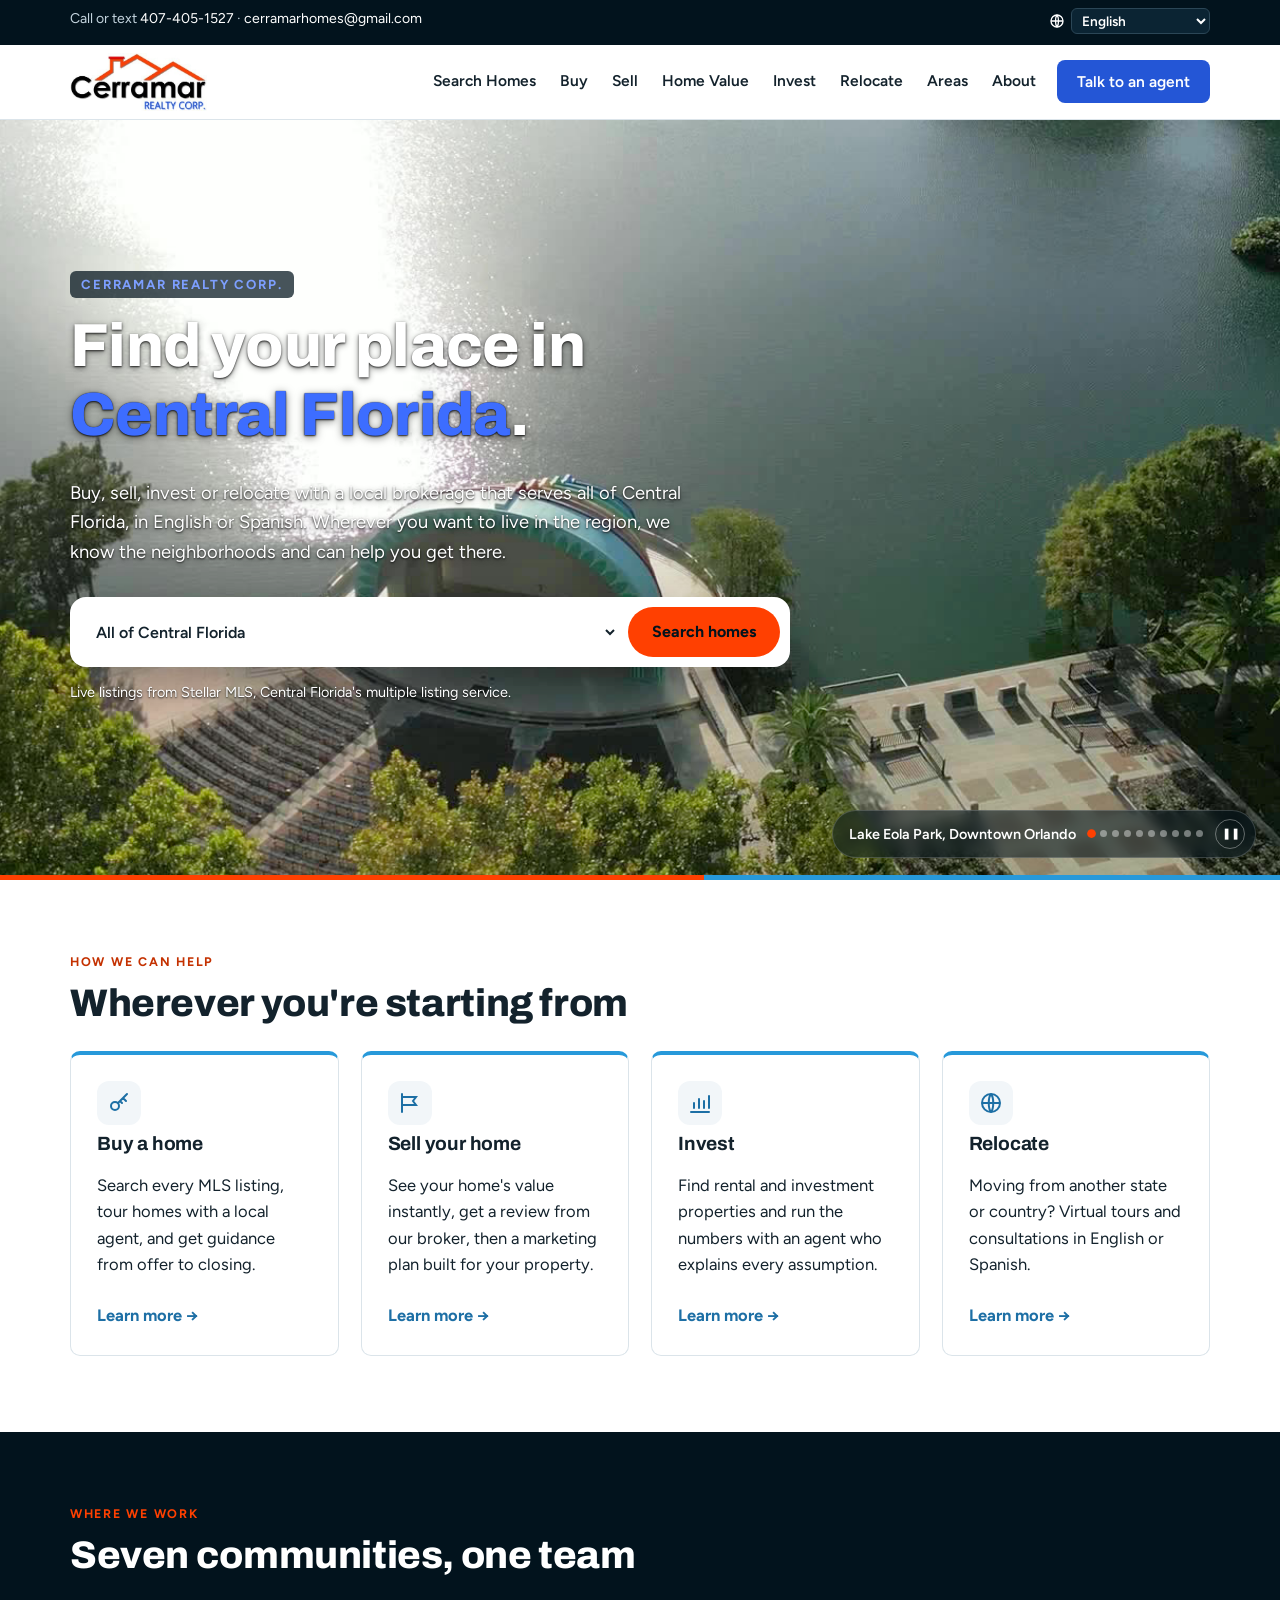
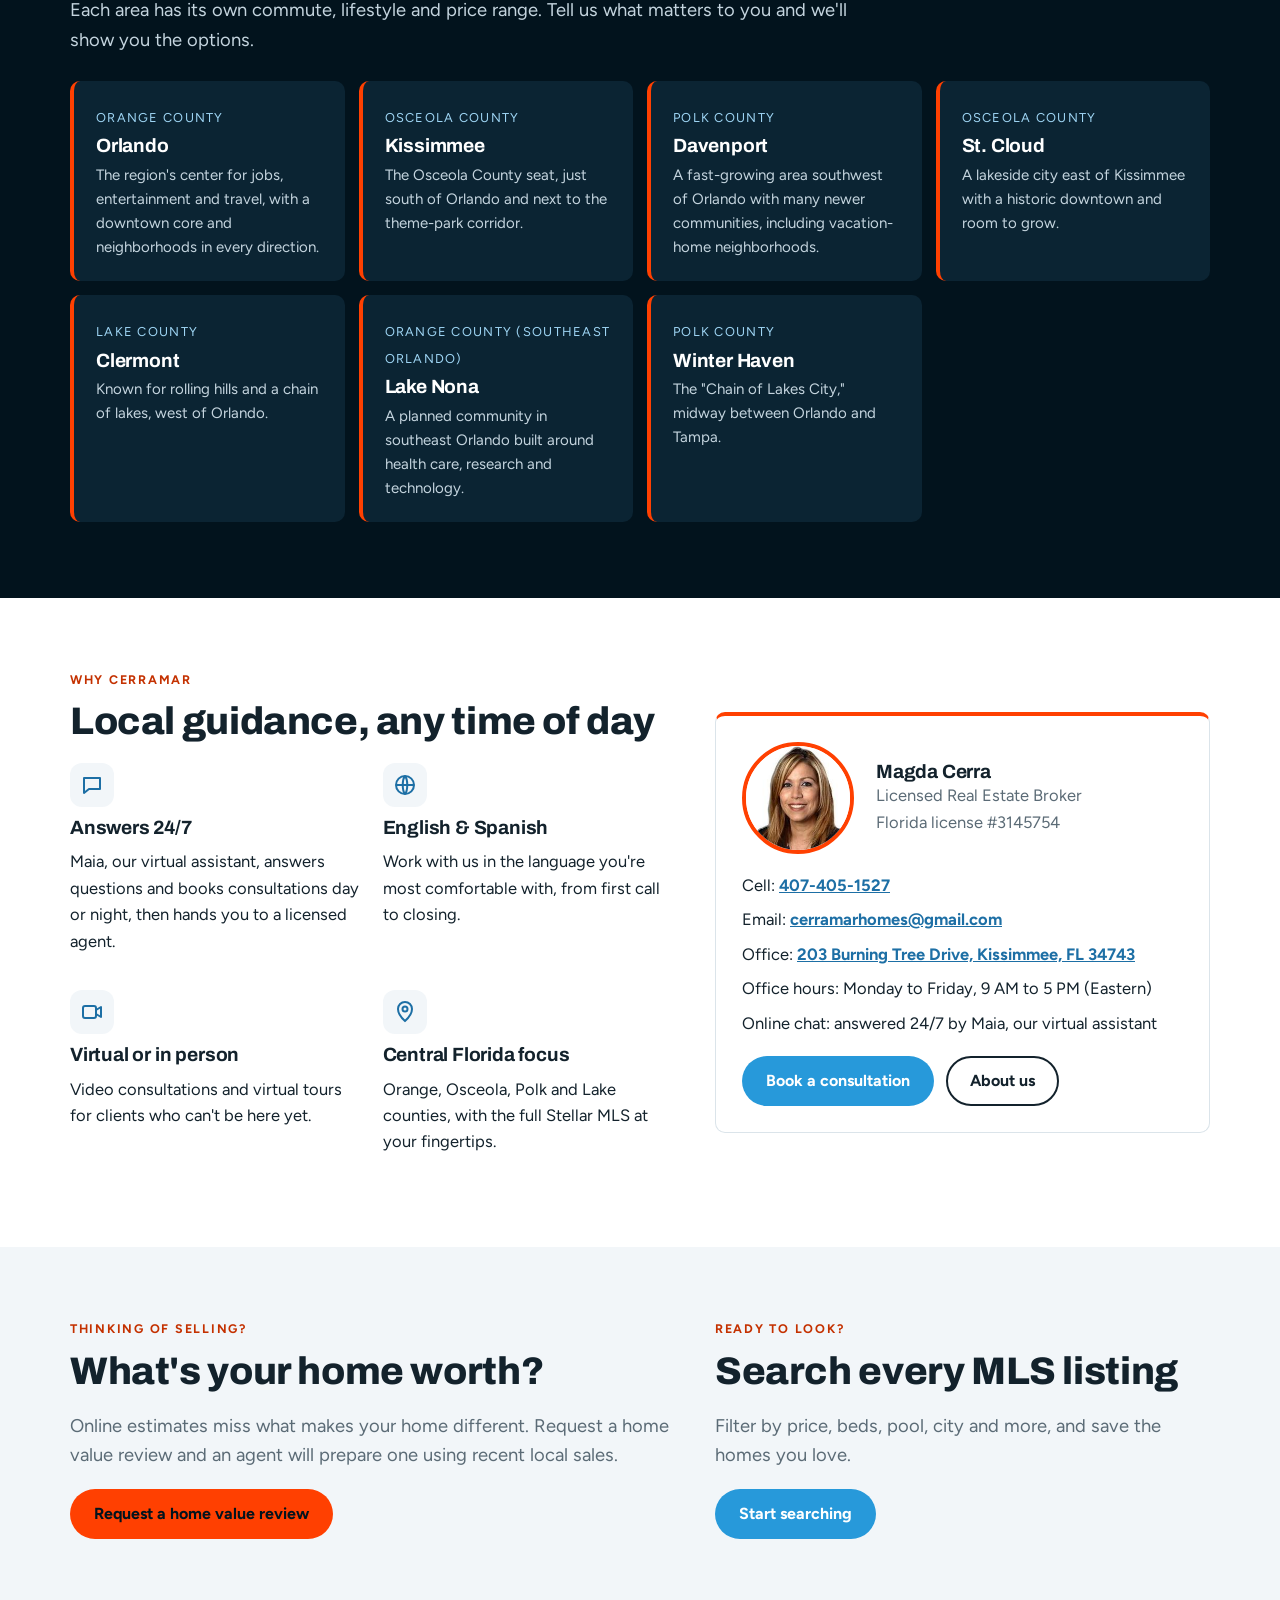
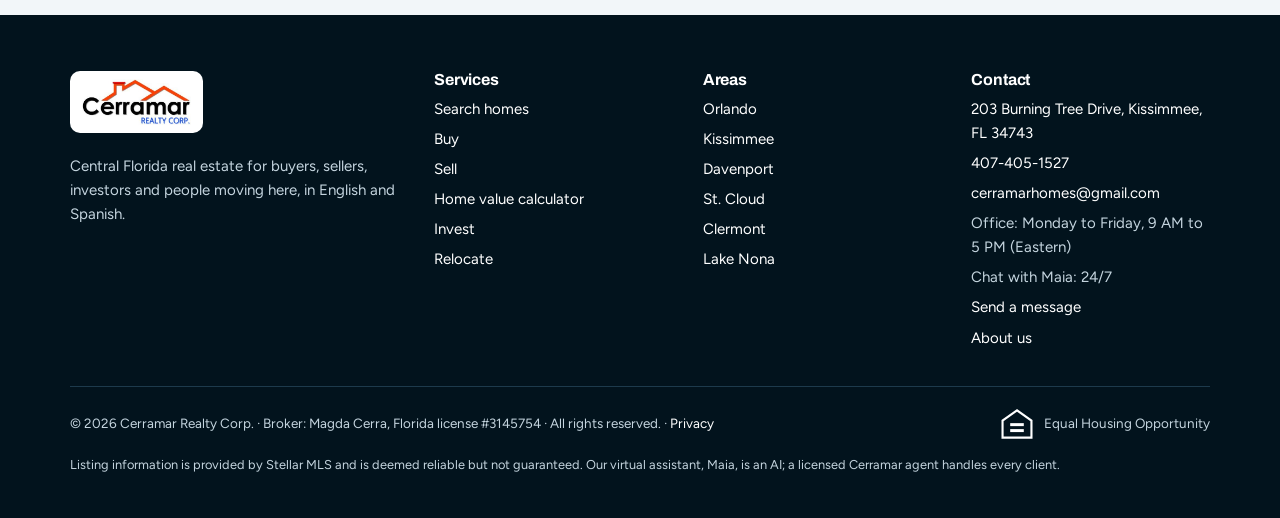
==== commit a029bbb3: "Brighter homepage videos; royal blue 'Central Florida' and logo text; label 'Cerramar Realty Corp.';" ====
--- a/index.html
+++ b/index.html
@@ -8,7 +8,7 @@
 <link rel="alternate" hreflang="en" href="https://cerramarhomes.com/">
 <link rel="alternate" hreflang="es" href="https://cerramarhomes.com/es/">
 <link rel="preconnect" href="https://fonts.googleapis.com"><link rel="preconnect" href="https://fonts.gstatic.com" crossorigin><link rel="stylesheet" href="https://fonts.googleapis.com/css2?family=Archivo:wght@600;700;800&family=Figtree:wght@400;600;700&display=swap">
-<link rel="stylesheet" href="assets/styles.css?v=d7d6a088">
+<link rel="stylesheet" href="assets/styles.css?v=9bccaf1d">
 <link rel="icon" href="assets/favicon.svg" type="image/svg+xml">
 <script type="application/ld+json">{"@context":"https://schema.org","@type":"RealEstateAgent","name":"Cerramar Realty Corp.","url":"https://cerramarhomes.com/","logo":"https://cerramarhomes.com/assets/logo.jpg","image":"https://cerramarhomes.com/assets/magda.jpg","telephone":"+1-407-405-1527","email":"cerramarhomes@gmail.com","address":{"@type":"PostalAddress","streetAddress":"203 Burning Tree Drive","addressLocality":"Kissimmee","addressRegion":"FL","postalCode":"34743","addressCountry":"US"},"openingHoursSpecification":[{"@type":"OpeningHoursSpecification","dayOfWeek":["Monday","Tuesday","Wednesday","Thursday","Friday"],"opens":"09:00","closes":"17:00"}],"areaServed":"Central Florida","knowsLanguage":["en","es"]}</script>
 </head>
@@ -18,15 +18,15 @@
   <span class="lang"><label class="lang-pick"><svg viewBox="0 0 24 24" fill="none" stroke="currentColor" stroke-width="2" aria-hidden="true"><circle cx="12" cy="12" r="9"/><path d="M3 12h18M12 3c3 3.5 3 14.5 0 18M12 3c-3 3.5-3 14.5 0 18"/></svg><span class="sr-only">Language</span><select id="lang-select" data-current="en" aria-label="Language"><option value="en">English</option><option value="es">Español</option></select></label></span>
 </div></div>
 <header class="site"><div class="wrap">
-  <a class="logo" href="index.html" aria-label="Cerramar Realty Corp. home"><img class="logo-img" src="assets/logo.jpg?v=8504368f" alt="Cerramar Realty Corp." width="520" height="220"></a>
+  <a class="logo" href="index.html" aria-label="Cerramar Realty Corp. home"><img class="logo-img" src="assets/logo.jpg?v=e2faa82b" alt="Cerramar Realty Corp." width="520" height="220"></a>
   <button class="menu-btn" type="button" aria-expanded="false" aria-controls="mainnav">Menu</button>
   <nav class="main" id="mainnav" aria-label="Main"><a href="search.html">Search Homes</a><a href="buy.html">Buy</a><a href="sell.html">Sell</a><a href="home-value.html">Home Value</a><a href="invest.html">Invest</a><a href="relocate.html">Relocate</a><a href="areas.html">Areas</a><a href="about.html">About</a><a class="btn btn-orange" href="contact.html">Talk to an agent</a></nav>
 </div></header>
 <main>
-<section class="hero hero-video"><div class="hero-media" data-root="assets/video/" data-ver="2" data-clips="[{&quot;f&quot;: &quot;lake-eola&quot;, &quot;c&quot;: &quot;Lake Eola Park, Downtown Orlando&quot;}, {&quot;f&quot;: &quot;beach&quot;, &quot;c&quot;: &quot;Florida&#x27;s Gulf Coast beaches&quot;}, {&quot;f&quot;: &quot;springs&quot;, &quot;c&quot;: &quot;Kayaking Silver Springs&quot;}, {&quot;f&quot;: &quot;neighborhood&quot;, &quot;c&quot;: &quot;Central Florida neighborhoods&quot;}, {&quot;f&quot;: &quot;downtown-park&quot;, &quot;c&quot;: &quot;Downtown Orlando skyline&quot;}, {&quot;f&quot;: &quot;manatees&quot;, &quot;c&quot;: &quot;Manatees in Florida&#x27;s springs&quot;}, {&quot;f&quot;: &quot;shopping&quot;, &quot;c&quot;: &quot;Orlando&#x27;s outlet shopping&quot;}, {&quot;f&quot;: &quot;trail&quot;, &quot;c&quot;: &quot;Trails and parks&quot;}, {&quot;f&quot;: &quot;homes&quot;, &quot;c&quot;: &quot;Newer home communities&quot;}, {&quot;f&quot;: &quot;lake-homes&quot;, &quot;c&quot;: &quot;Lakefront living&quot;}]" data-pause="Pause video" data-play="Play video" aria-hidden="false"><video class="hv on" muted loop playsinline preload="auto" poster="assets/video/lake-eola.jpg?v=2" aria-hidden="true"></video><video class="hv" muted loop playsinline preload="none" aria-hidden="true"></video><div class="hero-shade"></div><div class="hero-caption"><span class="hc-text">Lake Eola Park, Downtown Orlando</span><span class="hero-dots" aria-hidden="true"></span><button class="hero-pause" type="button" aria-label="Pause video">❚❚</button></div></div><div class="wrap">
-<span class="eyebrow">Cerramar Realty Corp. · Central Florida</span>
+<section class="hero hero-video"><div class="hero-media" data-root="assets/video/" data-ver="3" data-clips="[{&quot;f&quot;: &quot;lake-eola&quot;, &quot;c&quot;: &quot;Lake Eola Park, Downtown Orlando&quot;}, {&quot;f&quot;: &quot;beach&quot;, &quot;c&quot;: &quot;Florida&#x27;s Gulf Coast beaches&quot;}, {&quot;f&quot;: &quot;springs&quot;, &quot;c&quot;: &quot;Kayaking Silver Springs&quot;}, {&quot;f&quot;: &quot;neighborhood&quot;, &quot;c&quot;: &quot;Central Florida neighborhoods&quot;}, {&quot;f&quot;: &quot;downtown-park&quot;, &quot;c&quot;: &quot;Downtown Orlando skyline&quot;}, {&quot;f&quot;: &quot;manatees&quot;, &quot;c&quot;: &quot;Manatees in Florida&#x27;s springs&quot;}, {&quot;f&quot;: &quot;shopping&quot;, &quot;c&quot;: &quot;Orlando&#x27;s outlet shopping&quot;}, {&quot;f&quot;: &quot;trail&quot;, &quot;c&quot;: &quot;Trails and parks&quot;}, {&quot;f&quot;: &quot;homes&quot;, &quot;c&quot;: &quot;Newer home communities&quot;}, {&quot;f&quot;: &quot;lake-homes&quot;, &quot;c&quot;: &quot;Lakefront living&quot;}]" data-pause="Pause video" data-play="Play video" aria-hidden="false"><video class="hv on" muted loop playsinline preload="auto" poster="assets/video/lake-eola.jpg?v=3" aria-hidden="true"></video><video class="hv" muted loop playsinline preload="none" aria-hidden="true"></video><div class="hero-shade"></div><div class="hero-caption"><span class="hc-text">Lake Eola Park, Downtown Orlando</span><span class="hero-dots" aria-hidden="true"></span><button class="hero-pause" type="button" aria-label="Pause video">❚❚</button></div></div><div class="wrap">
+<span class="eyebrow">Cerramar Realty Corp.</span>
 <h1>Find your place in <em>Central Florida</em>.</h1>
-<p class="lead">Buy, sell, invest or relocate with a local brokerage that works with you in English or Spanish, from Orlando and Kissimmee to Lake Nona, Clermont and Winter Haven.</p>
+<p class="lead">Buy, sell, invest or relocate with a local brokerage that serves all of Central Florida, in English or Spanish. Wherever you want to live in the region, we know the neighborhoods and can help you get there.</p>
 <form class="hero-search" role="search"><label class="hp" for="hs-area">Area</label>
 <select id="hs-area" name="area" aria-label="Choose an area"><option value="">All of Central Florida</option><option>Orlando</option><option>Kissimmee</option><option>Davenport</option><option>St. Cloud</option><option>Clermont</option><option>Lake Nona</option><option>Winter Haven</option></select>
 <button class="btn btn-orange" type="submit">Search homes</button></form>
@@ -71,7 +71,7 @@
 <footer class="site"><div class="wrap">
   <div class="foot-grid">
     <div>
-      <a class="logo foot-logo" href="index.html"><img class="logo-img" src="assets/logo.jpg?v=8504368f" alt="Cerramar Realty Corp." width="520" height="220" loading="lazy"></a>
+      <a class="logo foot-logo" href="index.html"><img class="logo-img" src="assets/logo.jpg?v=e2faa82b" alt="Cerramar Realty Corp." width="520" height="220" loading="lazy"></a>
       <p style="margin-top:14px">Central Florida real estate for buyers, sellers, investors and people moving here, in English and Spanish.</p>
     </div>
     <div><h3>Services</h3><ul>
--- a/assets/styles.css
+++ b/assets/styles.css
@@ -268,3 +268,7 @@
 .hero-media .hv:not(.on) { transition-delay: 1.2s; }   /* the old clip stays until the new one has fully faded in */
 .hero-video h1, .hero-video .lead { text-shadow: 0 1px 2px rgba(0,0,0,.75), 0 2px 6px rgba(0,0,0,.45); }
 .hero-video .hero-note { text-shadow: 0 1px 2px rgba(0,0,0,.85); }
+
+/* "Central Florida" in the headline: royal blue (bright enough to read on the video, with a dark edge) */
+.hero h1 em { color: #3d6dff; }
+.hero-video h1 em { text-shadow: 0 1px 2px rgba(0,0,0,.8), 0 0 1px rgba(0,0,0,.6), 0 2px 8px rgba(0,0,0,.5); }
